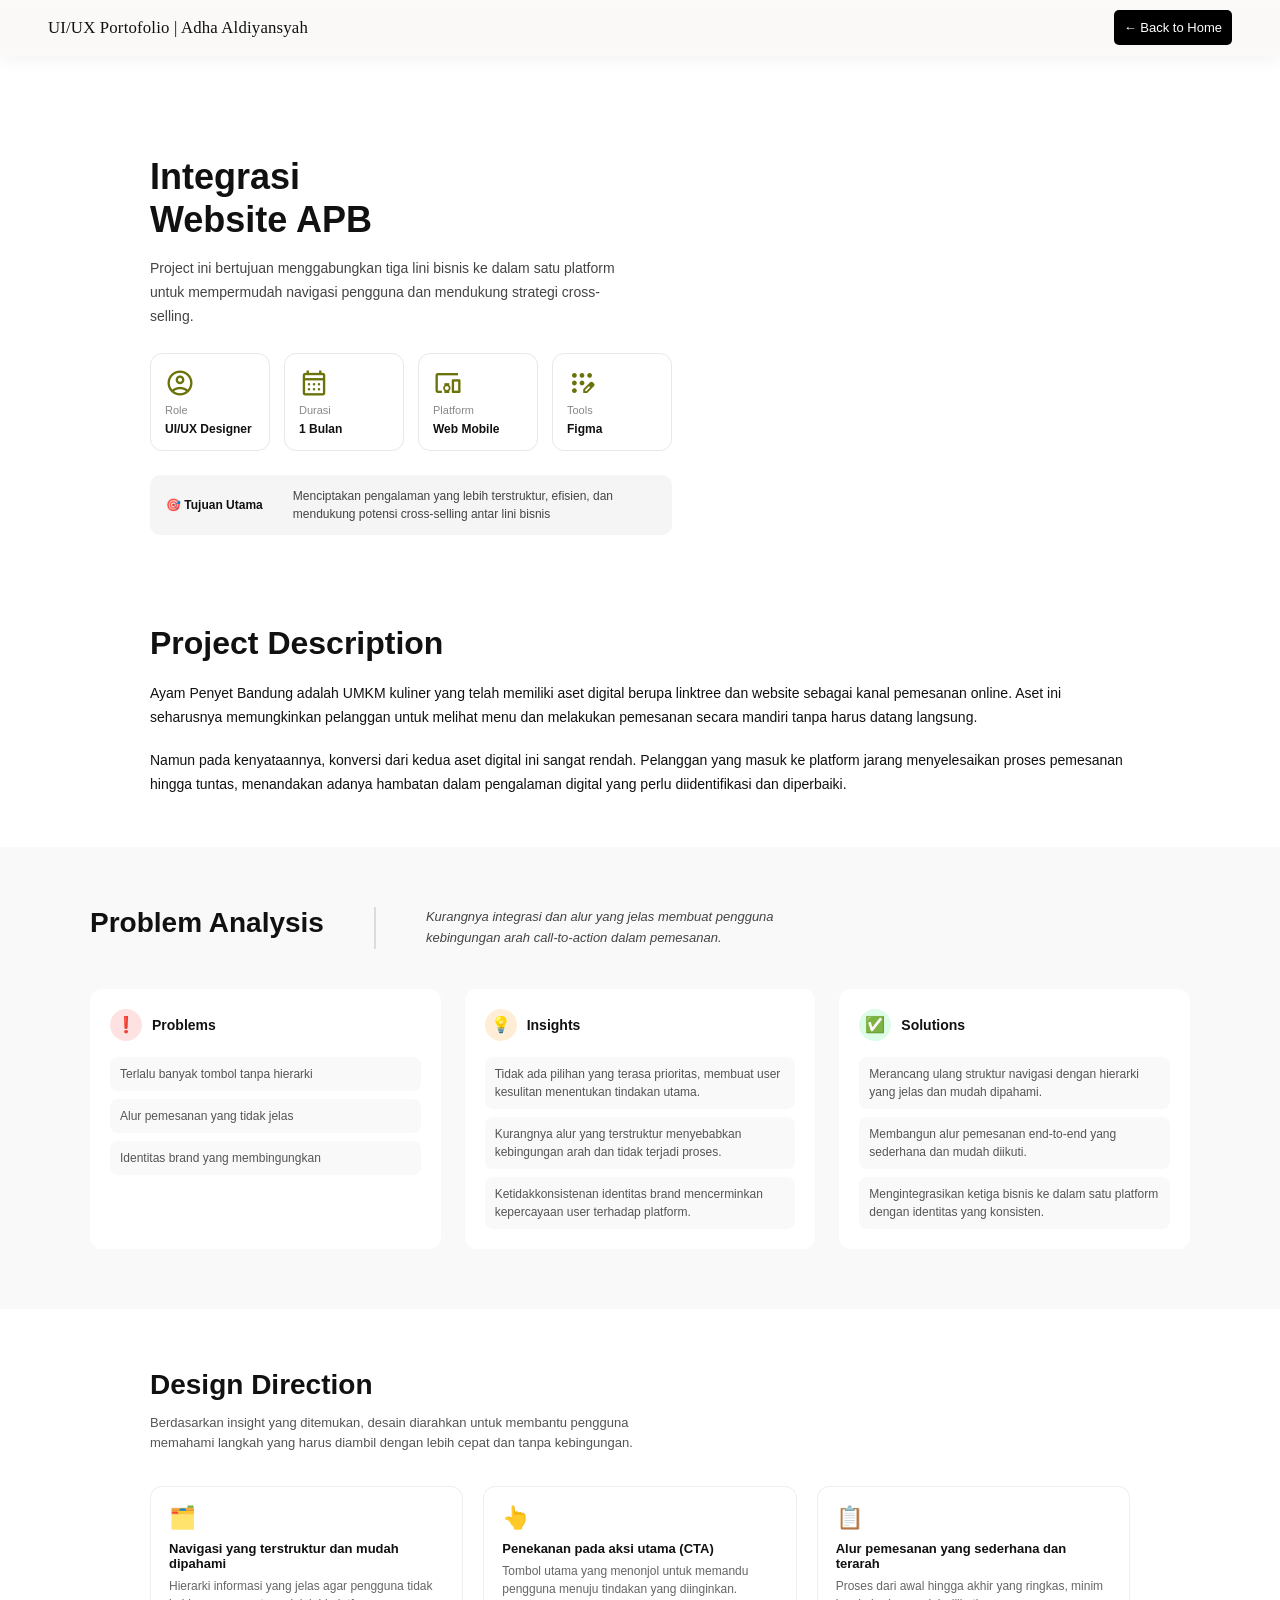
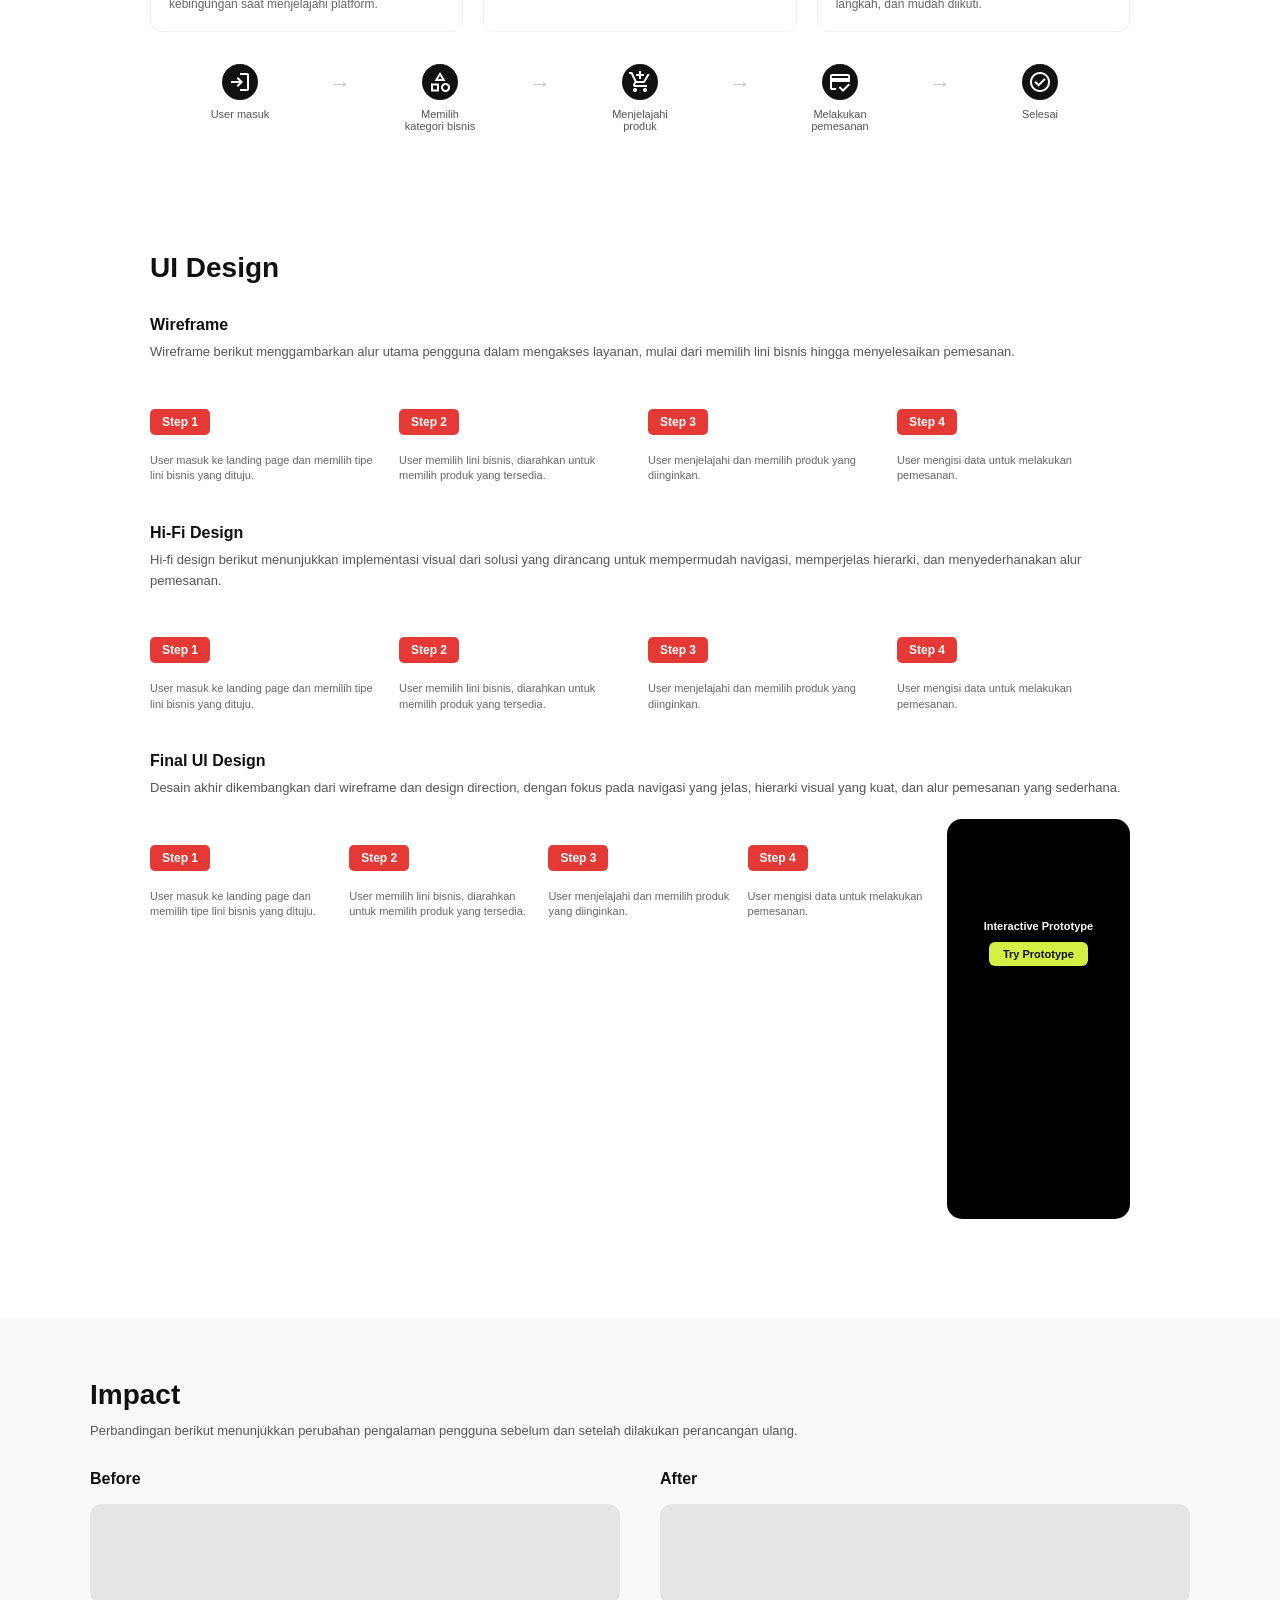
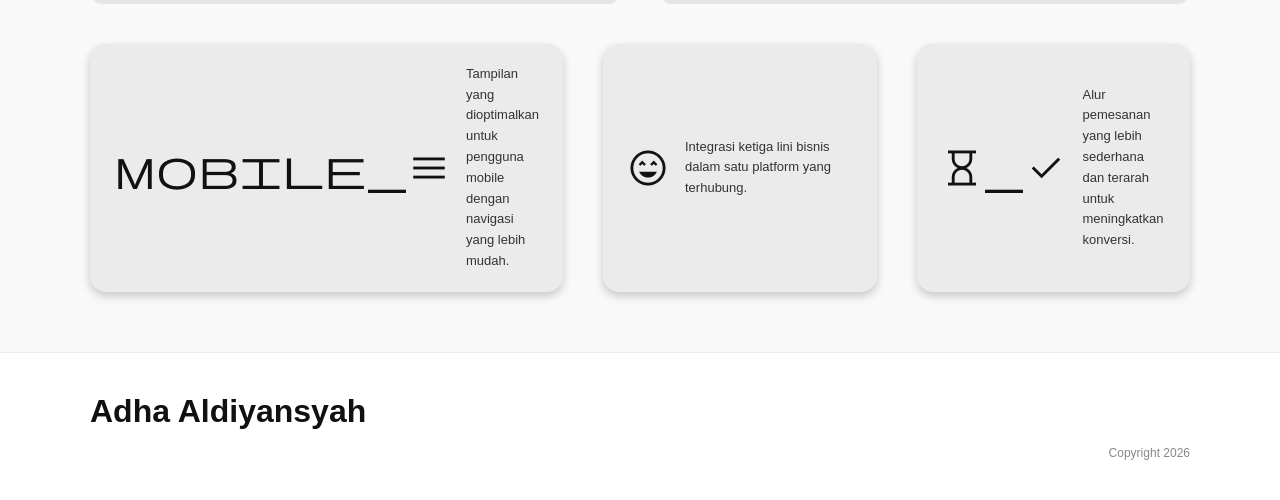
==== project.html @ 7331dcbf "Add files via upload" ====
<!doctype html>
<html lang="id">
  <head>
    <meta charset="UTF-8" />
    <meta name="viewport" content="width=device-width, initial-scale=1.0" />
    <title>Integrasi Website APB</title>
    <link rel="stylesheet" href="project-style.css" />
    <link
      rel="stylesheet"
      href="https://fonts.googleapis.com/css2?family=Material+Symbols+Outlined"
    />
  </head>
  <body>
    <!-- NAV -->
    <nav>
      <div class="logo">UI/UX Portofolio | Adha Aldiyansyah</div>
      <div class="nav-right"><a href="/index2.html">← Back to Home</a></div>
    </nav>

    <!-- HERO -->
    <div style="max-width: 1100px; margin: 0 auto">
      <div class="hero reveal">
        <div class="hero-left">
          <h1>Integrasi<br />Website APB</h1>
          <p>
            Project ini bertujuan menggabungkan tiga lini bisnis ke dalam satu
            platform untuk mempermudah navigasi pengguna dan mendukung strategi
            cross-selling.
          </p>
          <div class="tags">
            <div class="tag">
              <span class="material-symbols-outlined">account_circle</span
              ><span>Role</span><span>UI/UX Designer</span>
            </div>
            <div class="tag">
              <span class="material-symbols-outlined">calendar_month</span
              ><span>Durasi</span><span>1 Bulan</span>
            </div>
            <div class="tag">
              <span class="material-symbols-outlined">devices_other</span
              ><span>Platform</span><span>Web Mobile</span>
            </div>
            <div class="tag">
              <span class="material-symbols-outlined">app_registration</span
              ><span>Tools</span><span>Figma</span>
            </div>
          </div>
          <div class="tujuan">
            <span class="label">🎯 Tujuan Utama</span>
            <p>
              Menciptakan pengalaman yang lebih terstruktur, efisien, dan
              mendukung potensi cross-selling antar lini bisnis
            </p>
          </div>
        </div>
        <div class="hero-right">
          <div>
            <img src="/assets/mockup/1.png" alt="" />
          </div>
        </div>
      </div>
    </div>

    <div class="project-description reveal">
      <div>
        <h1>Project Description</h1>
      </div>
      <div>
        <p>
          Ayam Penyet Bandung adalah UMKM kuliner yang telah memiliki aset
          digital berupa linktree dan website sebagai kanal pemesanan online.
          Aset ini seharusnya memungkinkan pelanggan untuk melihat menu dan
          melakukan pemesanan secara mandiri tanpa harus datang langsung.
        </p>
        <p>
          Namun pada kenyataannya, konversi dari kedua aset digital ini sangat
          rendah. Pelanggan yang masuk ke platform jarang menyelesaikan proses
          pemesanan hingga tuntas, menandakan adanya hambatan dalam pengalaman
          digital yang perlu diidentifikasi dan diperbaiki.
        </p>
      </div>
    </div>

    <!-- PROBLEM ANALYSIS -->
    <div class="problem-section reveal">
      <div class="problem-inner">
        <div class="problem-header">
          <h2 class="section-title">Problem Analysis</h2>
          <p class="problem-quote">
            Kurangnya integrasi dan alur yang jelas membuat pengguna kebingungan
            arah call-to-action dalam pemesanan.
          </p>
        </div>
        <div class="problem-grid">
          <div class="problem-card">
            <div class="card-header">
              <div class="card-icon icon-red">❗</div>
              <h3>Problems</h3>
            </div>
            <ul>
              <li>Terlalu banyak tombol tanpa hierarki</li>
              <li>Alur pemesanan yang tidak jelas</li>
              <li>Identitas brand yang membingungkan</li>
            </ul>
          </div>
          <div class="problem-card">
            <div class="card-header">
              <div class="card-icon icon-orange">💡</div>
              <h3>Insights</h3>
            </div>
            <ul>
              <li>
                Tidak ada pilihan yang terasa prioritas, membuat user kesulitan
                menentukan tindakan utama.
              </li>
              <li>
                Kurangnya alur yang terstruktur menyebabkan kebingungan arah dan
                tidak terjadi proses.
              </li>
              <li>
                Ketidakkonsistenan identitas brand mencerminkan kepercayaan user
                terhadap platform.
              </li>
            </ul>
          </div>
          <div class="problem-card">
            <div class="card-header">
              <div class="card-icon icon-green">✅</div>
              <h3>Solutions</h3>
            </div>
            <ul>
              <li>
                Merancang ulang struktur navigasi dengan hierarki yang jelas dan
                mudah dipahami.
              </li>
              <li>
                Membangun alur pemesanan end-to-end yang sederhana dan mudah
                diikuti.
              </li>
              <li>
                Mengintegrasikan ketiga bisnis ke dalam satu platform dengan
                identitas yang konsisten.
              </li>
            </ul>
          </div>
        </div>
      </div>
    </div>

    <!-- DESIGN DIRECTION -->
    <section class="reveal">
      <h2 class="section-title">Design Direction</h2>
      <p class="section-subtitle">
        Berdasarkan insight yang ditemukan, desain diarahkan untuk membantu
        pengguna memahami langkah yang harus diambil dengan lebih cepat dan
        tanpa kebingungan.
      </p>
      <div class="direction-cards">
        <div class="dir-card">
          <div class="dir-icon">🗂️</div>
          <h4>Navigasi yang terstruktur dan mudah dipahami</h4>
          <p>
            Hierarki informasi yang jelas agar pengguna tidak kebingungan saat
            menjelajahi platform.
          </p>
        </div>
        <div class="dir-card">
          <div class="dir-icon">👆</div>
          <h4>Penekanan pada aksi utama (CTA)</h4>
          <p>
            Tombol utama yang menonjol untuk memandu pengguna menuju tindakan
            yang diinginkan.
          </p>
        </div>
        <div class="dir-card">
          <div class="dir-icon">📋</div>
          <h4>Alur pemesanan yang sederhana dan terarah</h4>
          <p>
            Proses dari awal hingga akhir yang ringkas, minim langkah, dan mudah
            diikuti.
          </p>
        </div>
      </div>
      <div class="flow">
        <div class="flow-step">
          <div class="flow-dot">
            <span class="material-symbols-outlined">login</span>
          </div>
          <div class="flow-label">User masuk</div>
        </div>
        <div class="flow-arrow">→</div>
        <div class="flow-step">
          <div class="flow-dot">
            <span class="material-symbols-outlined">category</span>
          </div>
          <div class="flow-label">Memilih kategori bisnis</div>
        </div>
        <div class="flow-arrow">→</div>
        <div class="flow-step">
          <div class="flow-dot">
            <span class="material-symbols-outlined">add_shopping_cart</span>
          </div>
          <div class="flow-label">Menjelajahi produk</div>
        </div>
        <div class="flow-arrow">→</div>
        <div class="flow-step">
          <div class="flow-dot">
            <span class="material-symbols-outlined">credit_score</span>
          </div>
          <div class="flow-label">Melakukan pemesanan</div>
        </div>
        <div class="flow-arrow">→</div>
        <div class="flow-step">
          <div class="flow-dot">
            <span class="material-symbols-outlined">check_circle</span>
          </div>
          <div class="flow-label">Selesai</div>
        </div>
      </div>
    </section>

    <!-- UI DESIGN -->
    <section class="ui-section reveal" style="background: #fff">
      <h2>UI Design</h2>

      <div class="ui-sub">Wireframe</div>
      <p class="ui-desc">
        Wireframe berikut menggambarkan alur utama pengguna dalam mengakses
        layanan, mulai dari memilih lini bisnis hingga menyelesaikan pemesanan.
      </p>
      <div class="mockup-grid">
        <div class="mockup-card">
          <div class="mockup-img">
            <img src="/assets/Design/Wireframe/Halaman Utama.png" alt="" />
          </div>
          <div class="mockup-label">Step 1</div>
          <div class="mockup-desc">
            User masuk ke landing page dan memilih tipe lini bisnis yang dituju.
          </div>
        </div>
        <div class="mockup-card">
          <div class="mockup-img">
            <img
              src="/assets/Design/Wireframe/Halaman Ayam Penyet Bandung.png"
              alt=""
            />
          </div>
          <div class="mockup-label">Step 2</div>
          <div class="mockup-desc">
            User memilih lini bisnis, diarahkan untuk memilih produk yang
            tersedia.
          </div>
        </div>
        <div class="mockup-card">
          <div class="mockup-img">
            <img src="/assets/Design/Wireframe/Halaman Menu.png" alt="" />
          </div>
          <div class="mockup-label">Step 3</div>
          <div class="mockup-desc">
            User menjelajahi dan memilih produk yang diinginkan.
          </div>
        </div>
        <div class="mockup-card">
          <div class="mockup-img">
            <img src="/assets/Design/Wireframe/Halaman Pemesanan.png" alt="" />
          </div>
          <div class="mockup-label">Step 4</div>
          <div class="mockup-desc">
            User mengisi data untuk melakukan pemesanan.
          </div>
        </div>
      </div>

      <div class="ui-sub">Hi-Fi Design</div>
      <p class="ui-desc">
        Hi-fi design berikut menunjukkan implementasi visual dari solusi yang
        dirancang untuk mempermudah navigasi, memperjelas hierarki, dan
        menyederhanakan alur pemesanan.
      </p>
      <div class="mockup-grid">
        <div class="mockup-card">
          <div class="mockup-img">
            <img src="/assets/Design/HI-FI/HI-FI - Halaman Utama.png" alt="" />
          </div>
          <div class="mockup-label">Step 1</div>
          <div class="mockup-desc">
            User masuk ke landing page dan memilih tipe lini bisnis yang dituju.
          </div>
        </div>
        <div class="mockup-card">
          <div class="mockup-img">
            <img
              src="/assets/Design/HI-FI/HI-FI - Halaman Ayam Penyet Bandung.png"
              alt=""
            />
          </div>
          <div class="mockup-label">Step 2</div>
          <div class="mockup-desc">
            User memilih lini bisnis, diarahkan untuk memilih produk yang
            tersedia.
          </div>
        </div>
        <div class="mockup-card">
          <div class="mockup-img">
            <img src="/assets/Design/HI-FI/HI-FI - Halaman Menu.png" alt="" />
          </div>
          <div class="mockup-label">Step 3</div>
          <div class="mockup-desc">
            User menjelajahi dan memilih produk yang diinginkan.
          </div>
        </div>
        <div class="mockup-card">
          <div class="mockup-img">
            <img
              src="/assets/Design/HI-FI/HI-FI - Halaman Pemesanan.png"
              alt=""
            />
          </div>
          <div class="mockup-label">Step 4</div>
          <div class="mockup-desc">
            User mengisi data untuk melakukan pemesanan.
          </div>
        </div>
      </div>

      <div class="ui-sub">Final UI Design</div>
      <p class="ui-desc">
        Desain akhir dikembangkan dari wireframe dan design direction, dengan
        fokus pada navigasi yang jelas, hierarki visual yang kuat, dan alur
        pemesanan yang sederhana.
      </p>
      <div class="mockup-grid" style="grid-template-columns: repeat(5, 1fr)">
        <div class="mockup-card">
          <div class="mockup-img">
            <img
              src="/assets/Design/Final UI/Final UI - Halaman Utama.png"
              alt=""
            />
          </div>
          <div class="mockup-label">Step 1</div>
          <div class="mockup-desc">
            User masuk ke landing page dan memilih tipe lini bisnis yang dituju.
          </div>
        </div>
        <div class="mockup-card">
          <div class="mockup-img">
            <img
              src="/assets/Design/Final UI/Final UI - Halaman Ayam Penyet Bandung.png"
              alt=""
            />
          </div>
          <div class="mockup-label">Step 2</div>
          <div class="mockup-desc">
            User memilih lini bisnis, diarahkan untuk memilih produk yang
            tersedia.
          </div>
        </div>
        <div class="mockup-card">
          <div class="mockup-img">
            <img
              src="/assets/Design/Final UI/Final UI - Halaman Menu.png"
              alt=""
            />
          </div>
          <div class="mockup-label">Step 3</div>
          <div class="mockup-desc">
            User menjelajahi dan memilih produk yang diinginkan.
          </div>
        </div>
        <div class="mockup-card">
          <div class="mockup-img">
            <img
              src="/assets/Design/Final UI/Final UI - Halaman Pemesanan.png"
              alt=""
            />
          </div>
          <div class="mockup-label">Step 4</div>
          <div class="mockup-desc">
            User mengisi data untuk melakukan pemesanan.
          </div>
        </div>
        <div class="mockup-card mockvid">
          <div class="mockup-video">
            <video
              autoplay
              muted
              loop
              playsinline
              src="/assets/Design/Prototype APB.mp4"
            ></video>
            <div class="viddesc">
              <div style="font-size: 11px; font-weight: 700; color: white">
                Interactive Prototype
              </div>
              <a
                href="https://www.figma.com/proto/MU5cpyb8DHy5WZRmmXUbeI/Design-APB---Tim-11?node-id=153-52&t=Cnn8fXvtw1LhPZr1-1"
                target="_blank"
                style="
                  background: #d4f044;
                  color: #111;
                  padding: 6px 14px;
                  border-radius: 6px;
                  text-decoration: none;
                  font-size: 11px;
                  font-weight: 700;
                "
                >Try Prototype</a
              >
            </div>
          </div>
        </div>
      </div>
    </section>

    <!-- IMPACT -->
    <div class="impact-section reveal">
      <div class="impact-inner">
        <h2 class="section-title">Impact</h2>
        <p>
          Perbandingan berikut menunjukkan perubahan pengalaman pengguna sebelum
          dan setelah dilakukan perancangan ulang.
        </p>
        <div class="before-after">
          <div class="ba-card">
            <h4>Before</h4>
            <div class="ba-img">
              <img src="/assets/Design/Before - Linktree.jpg" alt="" />
              <img src="/assets/Design/Before - Linktree2.jpg" alt="" />
            </div>
          </div>
          <div class="ba-card">
            <h4>After</h4>
            <div class="ba-img">
              <img
                src="/assets/Design/Final UI/Final UI - Halaman Utama.png"
                alt=""
              /><img
                src="/assets/Design/Final UI/Final UI - Halaman Ayam Penyet Bandung.png"
                alt=""
              />
            </div>
          </div>
        </div>
        <div class="metrics">
          <div class="metric">
            <span class="metric-icon"
              ><span class="material-symbols-outlined">mobile_menu</span></span
            >
            <p>
              Tampilan yang dioptimalkan untuk pengguna mobile dengan navigasi
              yang lebih mudah.
            </p>
          </div>
          <div class="metric">
            <span class="metric-icon"
              ><span class="material-symbols-outlined"
                >sentiment_very_satisfied</span
              ></span
            >
            <p>
              Integrasi ketiga lini bisnis dalam satu platform yang terhubung.
            </p>
          </div>
          <div class="metric">
            <span class="metric-icon"
              ><span class="material-symbols-outlined"
                >hourglass_check</span
              ></span
            >
            <p>
              Alur pemesanan yang lebih sederhana dan terarah untuk meningkatkan
              konversi.
            </p>
          </div>
        </div>
      </div>
    </div>

    <!-- FOOTER -->
    <footer>
      <div class="footer-inner">
        <div class="footer-left">
          <h2>Adha Aldiyansyah</h2>
          <div class="footer-icons">
            <a href="mailto:adha222003@gmail.com" title="Email"
              ><img src="/assets/Gmail white.png" alt=""
            /></a>
            <a
              href="https://www.linkedin.com/in/adhaldiyansyah/"
              target="_blank"
              title="LinkedIn"
              ><img src="/assets/linkedin white.png" alt=""
            /></a>
            <a
              href="https://www.instagram.com/adhaldiyansyah/"
              target="_blank"
              title="Instagram"
              ><img src="/assets/instagram white.png" alt=""
            /></a>
          </div>
        </div>
        <div class="footer-right">Copyright 2026</div>
      </div>
    </footer>

    <script>
      // =========================
      // REVEAL ANIMATION
      // =========================

      const reveals = document.querySelectorAll(".reveal");

      function revealOnScroll() {
        const triggerBottom = window.innerHeight * 0.88;

        reveals.forEach((el, index) => {
          const top = el.getBoundingClientRect().top;

          if (top < triggerBottom) {
            setTimeout(() => {
              el.classList.add("active");
            }, index * 80);
          }
        });
      }

      window.addEventListener("scroll", revealOnScroll);

      revealOnScroll();

      // =========================
      // NAV SCROLL EFFECT
      // =========================

      const nav = document.querySelector("nav");

      window.addEventListener("scroll", () => {
        if (window.scrollY > 30) {
          nav.classList.add("nav-scrolled");
        } else {
          nav.classList.remove("nav-scrolled");
        }
      });

      // =========================
      // PAGE LOAD
      // =========================

      window.addEventListener("load", () => {
        document.body.classList.add("loaded");
      });
    </script>
  </body>
</html>
---- project-style.css ----
* {
  margin: 0;
  padding: 0;
  box-sizing: border-box;
}
body {
  font-family: "Google Sans Flex", sans-serif;
  color: #111;
  background: #fff;
}
/* PAGE LOAD */
body {
  animation: pageFade 0.8s ease;
}

@keyframes pageFade {
  from {
    opacity: 0;

    transform: translateY(10px);
  }

  to {
    opacity: 1;

    transform: translateY(0);
  }
}

/* REVEAL */
.reveal {
  opacity: 0;

  transform: translateY(40px);

  transition:
    opacity 0.8s ease,
    transform 0.8s ease;
}

.reveal.active {
  opacity: 1;

  transform: translateY(0);
}
/* NAV */
nav {
  position: fixed;
  top: 0;
  width: 100%;
  z-index: 200;

  display: flex;
  justify-content: space-between;
  align-items: center;

  padding: 0 3rem;
  height: 56px;

  /* Glass Effect */
  background: rgba(247, 246, 243, 0.65);

  backdrop-filter: blur(16px);
  -webkit-backdrop-filter: blur(16px);

  border-bottom: 1px solid rgba(255, 255, 255, 0.3);

  box-shadow:
    0 4px 20px rgba(0, 0, 0, 0.05),
    inset 0 1px 0 rgba(255, 255, 255, 0.4);
}
nav .logo {
  font-family: "Google Sans Flex", serif;
  font-size: 1.05rem;
  color: var(--text);
  text-decoration: none;
  letter-spacing: 0.01em;
}
nav .nav-right {
  font-size: 13px;
  color: #555;
}
.nav-right {
  background-color: #000000;
  padding: 10px 10px;
  border-radius: 5px;
}
.nav-right a {
  text-decoration: none;
  color: white;
}

/* HERO */
.hero {
  display: flex;
  gap: 40px;
  padding: 60px 60px 40px;
  padding-top: 155px;
  align-items: flex-start;
  max-width: 1100px;
  margin: 0 auto;
}
.hero-left {
  flex: 1;
}
.hero-left h1 {
  font-size: 36px;
  line-height: 1.2;
  margin-bottom: 16px;
}
.hero-left p {
  font-size: 14px;
  color: #444;
  line-height: 1.7;
  margin-bottom: 24px;
  max-width: 480px;
}
.hero-right {
  flex: 1;
  display: flex;
  justify-content: flex-end;
}
.hero-right img {
  width: 100%;
  max-width: 420px;
  border-radius: 16px;
  object-fit: cover;
}

/* TAGS */
.tags {
  display: grid;
  grid-template-columns: repeat(4, 1fr);
  gap: 14px;
  margin-bottom: 24px;
}
.tag {
  display: flex;
  flex-direction: column;
  gap: 6px;
  padding: 14px 14px;
  background: #fff;
  border: 1px solid #e8e8e8;
  border-radius: 12px;
  min-width: 120px;
  transition:
    transform 0.2s ease,
    box-shadow 0.2s ease,
    border-color 0.2s ease;
}
.tag span:first-child {
  font-size: 30px;
  color: #6b7209;
}
.tag span:nth-child(2) {
  font-size: 11px;
  color: #888;
}
.tag span:last-child {
  font-size: 12px;
  font-weight: 600;
}

/* TUJUAN */
.tujuan {
  display: flex;
  align-items: center;
  gap: 10px;

  background: #f5f5f5;
  border-radius: 10px;

  padding: 12px 16px;

  max-width: 550px;
  margin-bottom: 0;
}

.tujuan .label {
  font-size: 12px;
  font-weight: 700;
  white-space: nowrap;
}

.tujuan p {
  font-size: 12px;
  color: #444;
  line-height: 1.5;

  margin: 0;
  margin-left: 20px;
}

/*project description*/
.project-description {
  padding: 50px 150px;
}

.project-description p {
  padding-top: 20px;
  font-size: 14px;
  line-height: 1.7;
}

/* SECTION COMMON */
section {
  padding: 60px 60px;
  max-width: 1100px;
  margin: 0 auto;
}
.section-title {
  font-size: 28px;
  margin-bottom: 12px;
}
.section-subtitle {
  font-size: 13px;
  color: #555;
  max-width: 500px;
  line-height: 1.6;
  margin-bottom: 32px;
}

/* PROBLEM ANALYSIS */
.problem-section {
  background: #f9f9f9;
  max-width: 100%;
  padding: 60px;
}
.problem-inner {
  max-width: 1100px;
  margin: 0 auto;
}
.problem-header {
  display: flex;
  align-items: flex-start;
  gap: 50px;
  margin-bottom: 40px;
}
.problem-header .section-title {
  margin-bottom: 0;
}
.problem-quote {
  font-size: 13px;
  color: #444;
  max-width: 400px;
  line-height: 1.6;
  font-style: italic;
  padding-left: 50px;
  border-left: 2px solid #dcdcdc;
}

.problem-grid {
  display: grid;
  grid-template-columns: repeat(3, 1fr);
  gap: 24px;
}
.problem-card {
  background: #fff;
  border-radius: 12px;
  padding: 20px;
}
.problem-card .card-header {
  display: flex;
  align-items: center;
  gap: 10px;
  margin-bottom: 16px;
}
.problem-card .card-icon {
  width: 32px;
  height: 32px;
  border-radius: 50%;
  display: flex;
  align-items: center;
  justify-content: center;
  font-size: 16px;
}
.icon-red {
  background: #fee2e2;
}
.icon-orange {
  background: #ffedd5;
}
.icon-green {
  background: #dcfce7;
}
.problem-card h3 {
  font-size: 14px;
  font-weight: 700;
}
.problem-card ul {
  list-style: none;
  display: flex;
  flex-direction: column;
  gap: 8px;
}
.problem-card ul li {
  font-size: 12px;
  color: #555;
  line-height: 1.5;
  padding: 8px 10px;
  background: #f9f9f9;
  border-radius: 8px;
}

/* DESIGN DIRECTION */
.direction-cards {
  display: grid;
  grid-template-columns: repeat(3, 1fr);
  gap: 20px;
  margin-bottom: 32px;
}
.dir-card {
  border: 1px solid #eee;
  border-radius: 12px;
  padding: 18px;
}
.dir-card .dir-icon {
  font-size: 22px;
  margin-bottom: 10px;
}
.dir-card h4 {
  font-size: 13px;
  font-weight: 700;
  margin-bottom: 6px;
}
.dir-card p {
  font-size: 12px;
  color: #666;
  line-height: 1.5;
}

.flow {
  display: grid;

  grid-template-columns:
    1fr auto
    1fr auto
    1fr auto
    1fr auto
    1fr;

  align-items: start;

  width: 100%;

  margin-top: 32px;
}
.flow-step {
  display: flex;
  flex-direction: column;
  align-items: center;

  gap: 8px;

  text-align: center;
}
.flow-dot {
  width: 36px;
  height: 36px;
  border-radius: 50%;
  background: #111;
  color: #fff;
  display: flex;
  align-items: center;
  justify-content: center;
  font-size: 11px;
  font-weight: 700;
}
.flow-label {
  font-size: 11px;
  color: #555;
  text-align: center;
  max-width: 80px;
}
.flow-arrow {
  display: flex;
  align-items: center;
  justify-content: center;

  font-size: 20px;

  color: #bbb;

  padding-top: 8px;
}

/* UI DESIGN */
.ui-section h2 {
  font-size: 28px;
  margin-bottom: 32px;
}
.ui-sub {
  font-size: 16px;
  font-weight: 700;
  margin-bottom: 8px;
}
.ui-desc {
  font-size: 13px;
  color: #555;
  margin-bottom: 20px;
  line-height: 1.6;
}

.mockup-grid {
  display: grid;
  grid-template-columns: repeat(4, 1fr);
  gap: 16px;
  margin-bottom: 40px;
}
.mockup-card {
  display: flex;
  flex-direction: column;
  gap: 8px;
}

.mockup-img img {
  width: 80%;
  height: auto;
  object-fit: cover;
}
.mockup-label {
  display: inline-block;
  background: #e53935;
  color: white;
  padding: 6px 12px;
  border-radius: 5px;
  font-size: 12px;
  font-weight: 700;
  width: fit-content;
  margin-bottom: 10px;
}
.mockup-desc {
  font-size: 11px;
  color: #666;
  line-height: 1.4;
}
.mockup-video {
  height: 500px;
  overflow: hidden;
  border-radius: 15px;
  position: relative;
}
.mockup-video video {
  width: 100%;
  height: auto;
  object-fit: cover;
  display: block;
}
.mockvid {
  background-color: black;
  border-radius: 15px;
  height: 400px;
}
.viddesc {
  padding-top: 10px;
  display: flex;
  flex-direction: column;
  align-items: center;
  gap: 10px;
}
.viddesc a {
  max-width: 105px;
}
/* IMPACT */
.impact-section {
  background: #f9f9f9;
  max-width: 100%;
  padding: 60px;
}
.impact-inner {
  max-width: 1100px;
  margin: 0 auto;
}
.impact-inner p {
  font-size: 13px;
  color: #555;
  margin-bottom: 32px;
}
.before-after {
  display: grid;
  grid-template-columns: 1fr 1fr;
  gap: 40px;
}
.ba-card h4 {
  font-size: 16px;
  font-weight: 700;
  margin-bottom: 16px;
}
.ba-img {
  background: #e5e5e5;
  border-radius: 12px;
  display: flex;
  align-items: center;
  justify-content: center;
  color: #aaa;
  font-size: 13px;
  gap: 80px;
}
.ba-img img {
  width: 150px;
  padding: 50px 0px;
}

.metrics {
  display: grid;
  grid-template-columns: 1fr 1fr 1fr;
  gap: 40px;
  margin-top: 40px;
  flex-wrap: wrap;
}
.metric {
  display: flex;
  align-items: center;
  gap: 16px;
  background-color: #ebebeb;
  border-radius: 16px;
  padding: 20px 24px;
  min-height: 90px;
  box-shadow: 0 4px 10px rgba(0, 0, 0, 0.2);
}
.metric-icon {
  display: flex;
  align-items: center;
  justify-content: center;
  flex-shrink: 0;
}

.metric-icon .material-symbols-outlined {
  font-size: 42px;
}
.metric p {
  font-size: 13px;
  color: #333;
  line-height: 1.6;
  margin: 0;
  max-width: 250px;
}

/* FOOTER */
footer {
  background: #fff;
  border-top: 1px solid #eee;
  padding: 40px 60px;
  max-width: 100%;
}
.footer-inner {
  max-width: 1100px;
  margin: 0 auto;
  display: flex;
  justify-content: space-between;
  align-items: flex-end;
}
.footer-left h2 {
  font-size: 32px;
  font-weight: 800;
  margin-bottom: 12px;
}
.footer-icons {
  display: flex;
  gap: 16px;
}
.footer-left img {
  width: 50px;
}
.footer-right {
  font-size: 12px;
  color: #888;
}

/* =========================
   TABLET
========================= */
@media (max-width: 992px) {
  nav {
    padding: 0 1.5rem;
  }

  .hero {
    flex-direction: column;

    padding: 120px 2rem 3rem;

    gap: 3rem;
  }

  .hero-right {
    justify-content: center;
  }

  .hero-right img {
    max-width: 320px;
  }

  .project-description {
    padding: 3rem 2rem;
  }

  .problem-grid,
  .direction-cards,
  .metrics {
    grid-template-columns: 1fr;
  }

  .before-after {
    grid-template-columns: 1fr;
  }

  .tags {
    grid-template-columns: repeat(2, 1fr);
  }

  section,
  .problem-section,
  .impact-section {
    padding: 4rem 2rem;
  }

  footer {
    padding: 3rem 2rem;
  }
}

/* =========================
   MOBILE
========================= */
@media (max-width: 768px) {
  nav {
    padding: 0 1rem;
    height: 60px;
  }

  nav .logo {
    font-size: 0.85rem;
  }

  nav .nav-right {
    font-size: 0.75rem;
  }

  .hero {
    padding: 100px 1.2rem 2rem;
    gap: 2rem;
  }

  .hero-left h1 {
    font-size: 2.5rem;
    line-height: 1.1;
  }

  .hero-left p {
    font-size: 0.9rem;
  }
  .hero-right {
    width: 100%;

    display: flex;

    justify-content: center;

    align-items: center;
  }
  .hero-right img {
    width: 100%;
    max-width: 300px;
  }

  .tags {
    grid-template-columns: 1fr 1fr;
  }

  .tag {
    min-width: auto;
  }

  .tujuan {
    flex-direction: column;
    align-items: flex-start;
    gap: 0.7rem;
  }

  .tujuan p {
    margin-left: 0;
  }

  .project-description {
    padding: 2.5rem 1.2rem;
  }

  .project-description h1 {
    font-size: 1.8rem;
  }

  .problem-header {
    flex-direction: column;

    gap: 1rem;
  }

  .problem-quote {
    padding-left: 0;
    border-left: none;
    border-top: 2px solid #ddd;
    padding-top: 1rem;
  }

  .flow {
    display: flex;
    overflow-x: auto;
    gap: 1rem;
    padding-bottom: 1rem;
  }

  .flow-arrow {
    display: none;
  }

  .flow-step {
    min-width: 90px;
  }

  .ui-section h2,
  .section-title {
    font-size: 2rem;
  }
  .mockup-grid {
    display: flex;
    overflow-x: auto;
    gap: 16px;
    scroll-snap-type: x mandatory;
    padding-bottom: 10px;
    -webkit-overflow-scrolling: touch;
    scrollbar-width: none;
  }
  .mockup-grid::-webkit-scrollbar {
    display: none;
  }
  .mockup-card {
    min-width: 75%;
    flex-shrink: 0;
    scroll-snap-align: start;
    background: #fff;
    border-radius: 18px;
    padding: 14px;
    border: 1px solid #efefef;
  }
  .mockup-img {
    width: 100%;
    display: flex;
    justify-content: center;
  }
  .mockup-img img {
    width: 100%;
    max-width: 220px;
    display: block;
  }

  .mockvid {
    min-width: 65%;
    display: flex;
    flex-direction: column;
    align-items: center;
    justify-content: center;
    padding: 16px;
    gap: 16px;
    height: auto;
  }

  .mockup-video {
    width: 100%;
    display: flex;
    justify-content: center;
    overflow: hidden;
  }

  .mockup-video video {
    width: 100%;
    max-width: 220px;
    height: auto;
    display: block;
    border-radius: 12px;
  }

  .ba-img {
    gap: 20px;

    padding: 1rem;

    flex-wrap: wrap;
  }

  .ba-img img {
    width: 110px;

    padding: 0;
  }

  .metric {
    flex-direction: column;

    text-align: center;

    align-items: center;
  }

  .metric p {
    max-width: 100%;
  }

  .footer-inner {
    flex-direction: column;

    align-items: flex-start;

    gap: 2rem;
  }

  .footer-left h2 {
    font-size: 2rem;
  }

  .footer-left img {
    width: 42px;
  }
}

/* =========================
   SMALL MOBILE
========================= */
@media (max-width: 480px) {
  .hero-left h1 {
    font-size: 2.2rem;
  }

  .tags {
    grid-template-columns: repeat(2, 1fr);
    gap: 12px;
  }
  .tag {
    padding: 12px;
  }
  .mockup-card {
    min-width: 88%;
  }

  .mockvid {
    min-width: 95%;
  }

  .section-title,
  .ui-section h2 {
    font-size: 1.7rem;
  }
}
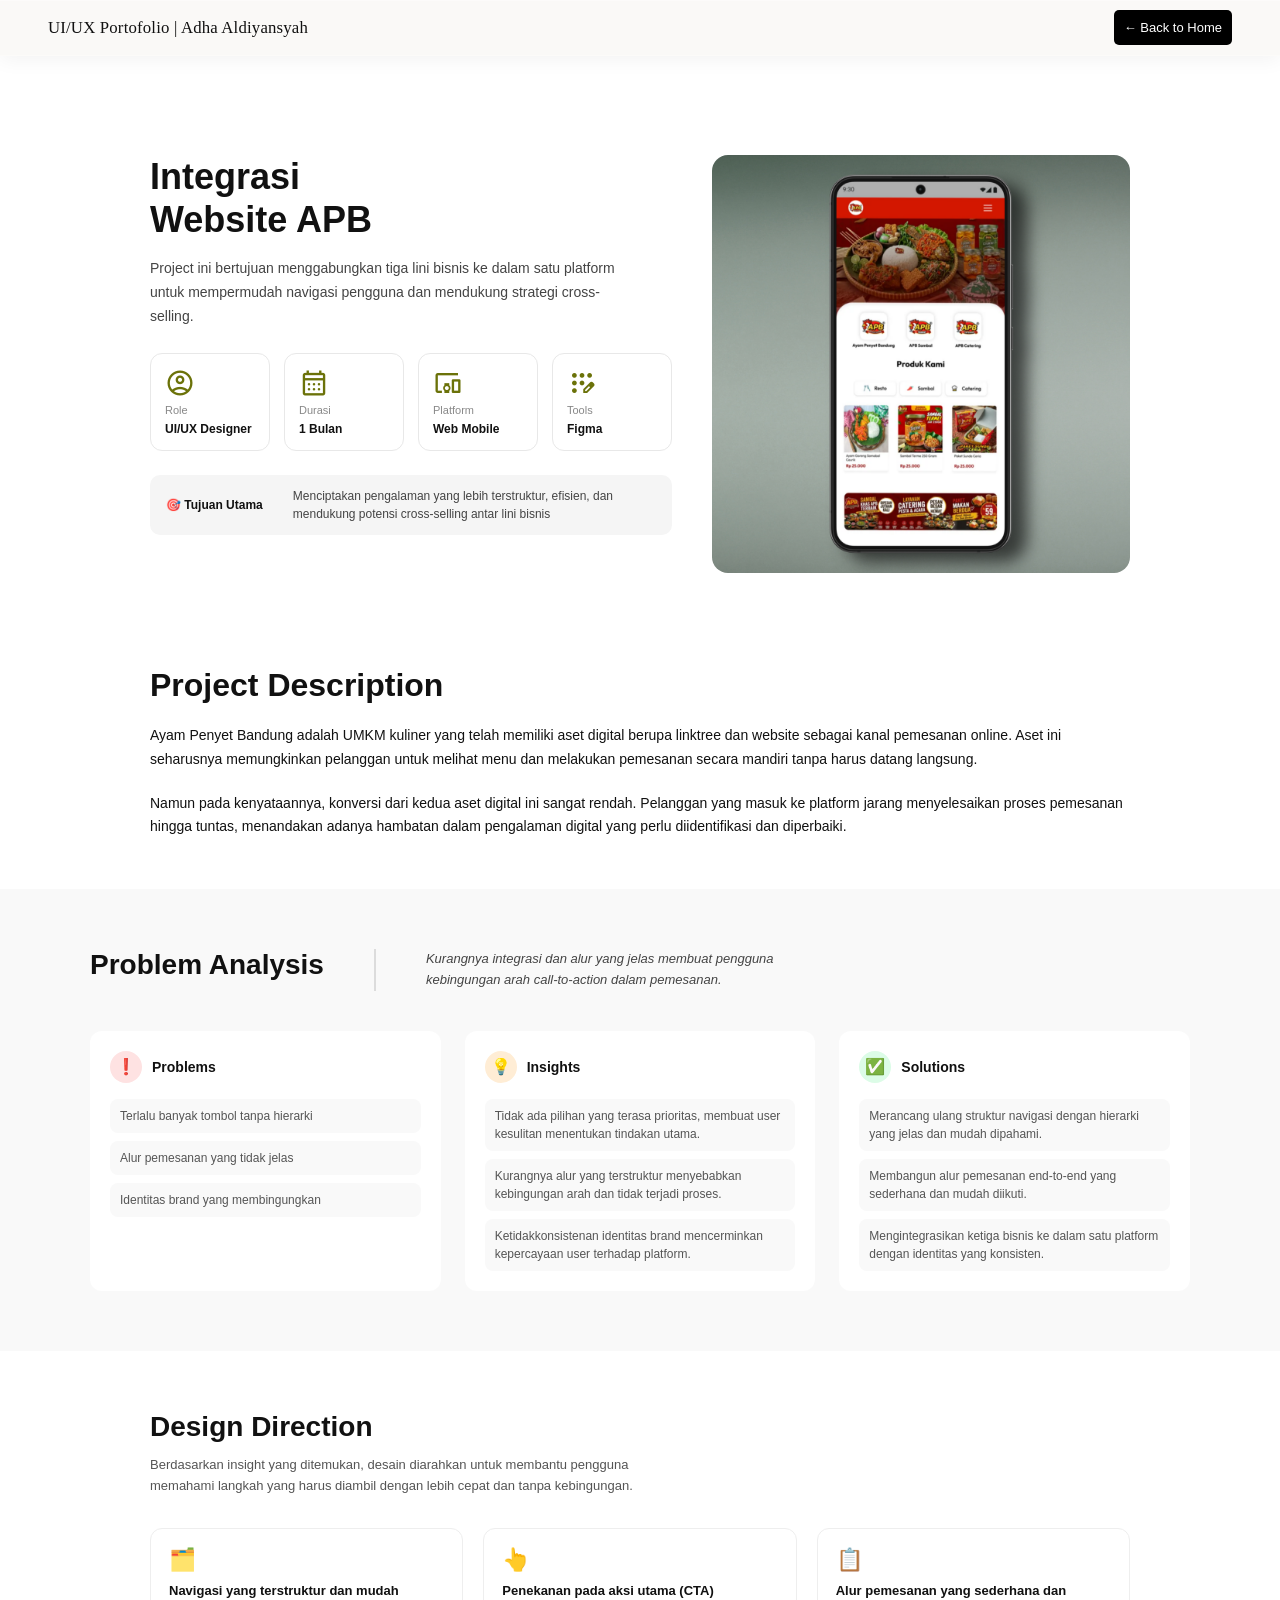
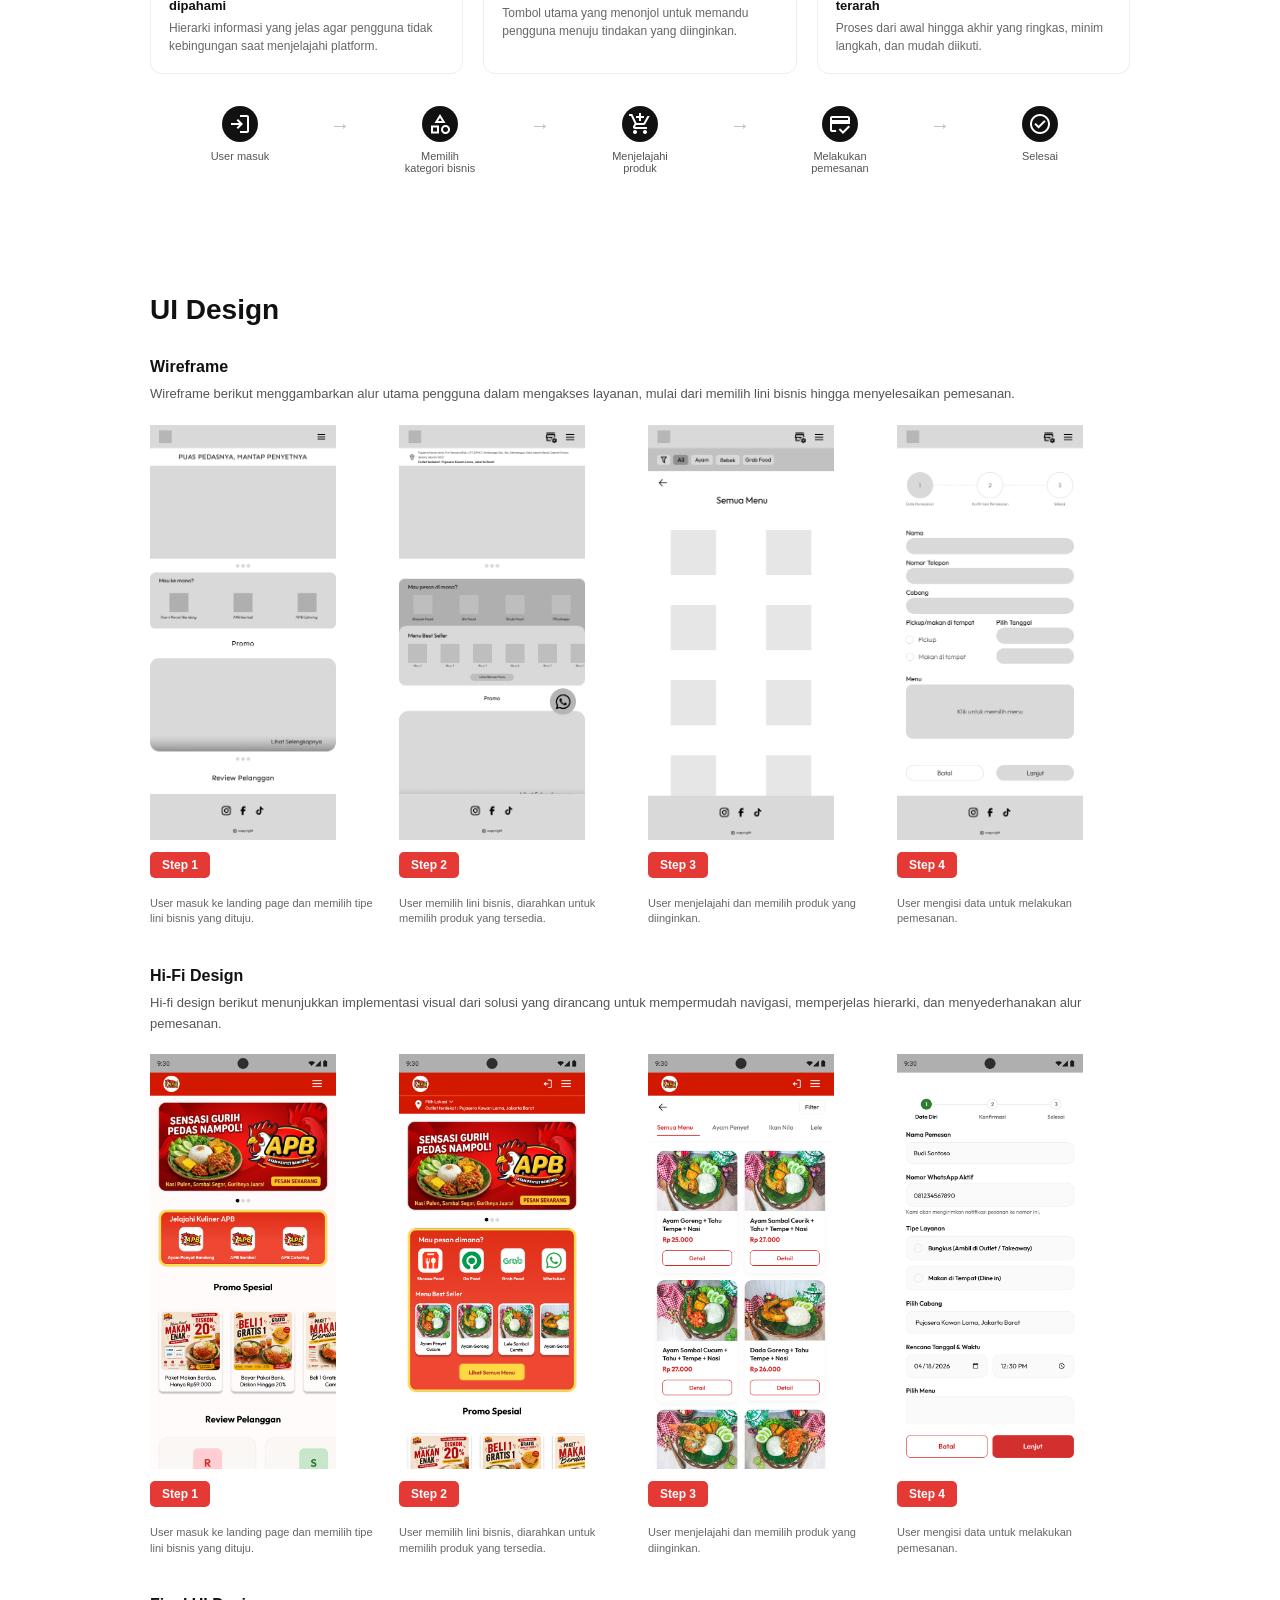
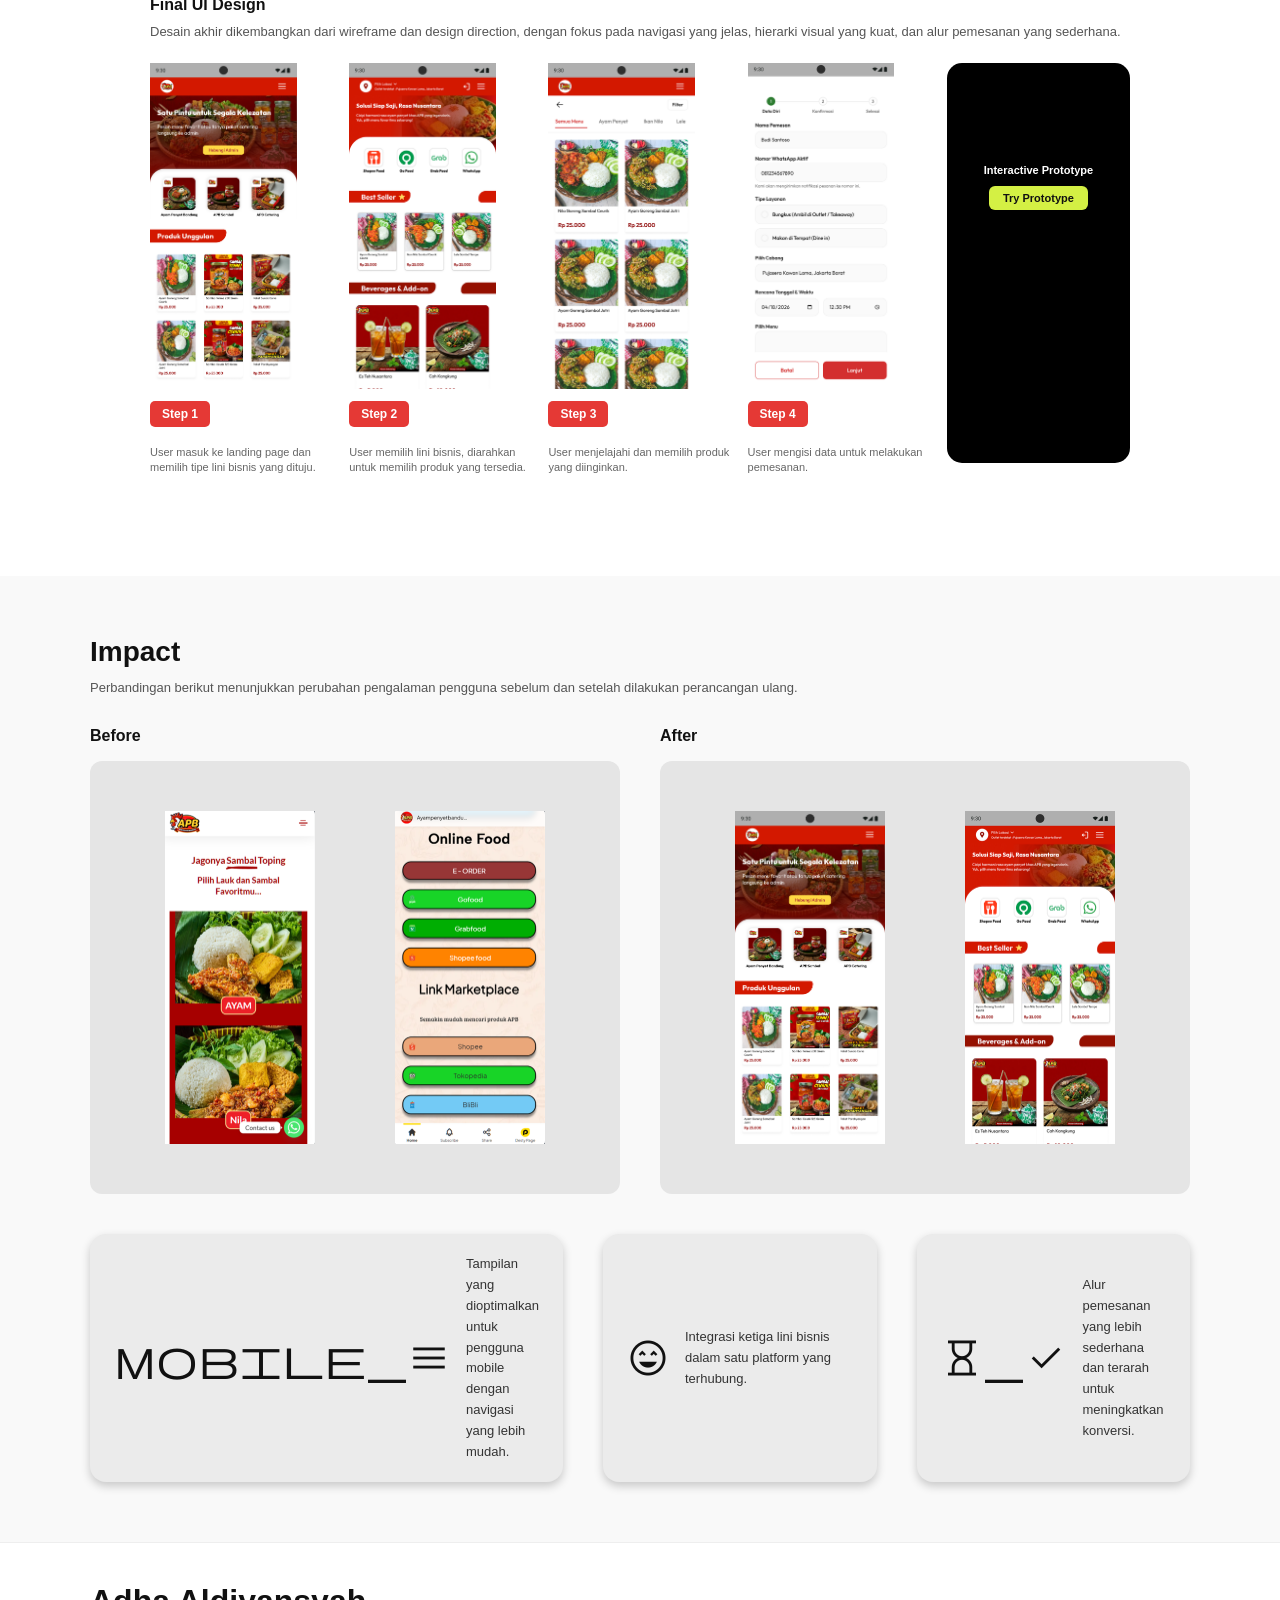
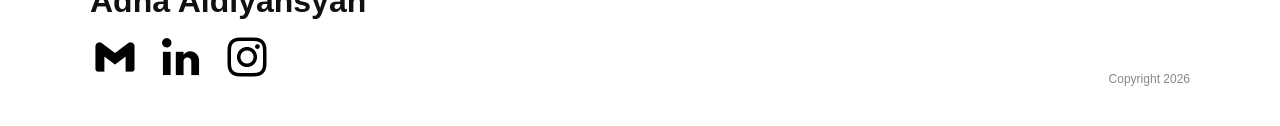
==== commit 1e93dea5: "Update project.html" ====
--- a/project.html
+++ b/project.html
@@ -7,8 +7,7 @@
     <link rel="stylesheet" href="project-style.css" />
     <link
       rel="stylesheet"
-      href="https://fonts.googleapis.com/css2?family=Material+Symbols+Outlined"
-    />
+      href="https://fonts.googleapis.com/css2?family=Material+Symbols+Outlined"/>
   </head>
   <body>
     <!-- NAV -->
@@ -55,7 +54,7 @@
         </div>
         <div class="hero-right">
           <div>
-            <img src="/assets/mockup/1.png" alt="" />
+            <img src="assets/mockup/1.png" alt="" />
           </div>
         </div>
       </div>
@@ -231,7 +230,7 @@
       <div class="mockup-grid">
         <div class="mockup-card">
           <div class="mockup-img">
-            <img src="/assets/Design/Wireframe/Halaman Utama.png" alt="" />
+            <img src="assets/Design/Wireframe/Halaman Utama.png" alt="" />
           </div>
           <div class="mockup-label">Step 1</div>
           <div class="mockup-desc">
@@ -241,7 +240,7 @@
         <div class="mockup-card">
           <div class="mockup-img">
             <img
-              src="/assets/Design/Wireframe/Halaman Ayam Penyet Bandung.png"
+              src="assets/Design/Wireframe/Halaman Ayam Penyet Bandung.png"
               alt=""
             />
           </div>
@@ -253,7 +252,7 @@
         </div>
         <div class="mockup-card">
           <div class="mockup-img">
-            <img src="/assets/Design/Wireframe/Halaman Menu.png" alt="" />
+            <img src="assets/Design/Wireframe/Halaman Menu.png" alt="" />
           </div>
           <div class="mockup-label">Step 3</div>
           <div class="mockup-desc">
@@ -262,7 +261,7 @@
         </div>
         <div class="mockup-card">
           <div class="mockup-img">
-            <img src="/assets/Design/Wireframe/Halaman Pemesanan.png" alt="" />
+            <img src="assets/Design/Wireframe/Halaman Pemesanan.png" alt="" />
           </div>
           <div class="mockup-label">Step 4</div>
           <div class="mockup-desc">
@@ -280,7 +279,7 @@
       <div class="mockup-grid">
         <div class="mockup-card">
           <div class="mockup-img">
-            <img src="/assets/Design/HI-FI/HI-FI - Halaman Utama.png" alt="" />
+            <img src="assets/Design/HI-FI/HI-FI - Halaman Utama.png" alt="" />
           </div>
           <div class="mockup-label">Step 1</div>
           <div class="mockup-desc">
@@ -290,7 +289,7 @@
         <div class="mockup-card">
           <div class="mockup-img">
             <img
-              src="/assets/Design/HI-FI/HI-FI - Halaman Ayam Penyet Bandung.png"
+              src="assets/Design/HI-FI/HI-FI - Halaman Ayam Penyet Bandung.png"
               alt=""
             />
           </div>
@@ -302,7 +301,7 @@
         </div>
         <div class="mockup-card">
           <div class="mockup-img">
-            <img src="/assets/Design/HI-FI/HI-FI - Halaman Menu.png" alt="" />
+            <img src="assets/Design/HI-FI/HI-FI - Halaman Menu.png" alt="" />
           </div>
           <div class="mockup-label">Step 3</div>
           <div class="mockup-desc">
@@ -312,7 +311,7 @@
         <div class="mockup-card">
           <div class="mockup-img">
             <img
-              src="/assets/Design/HI-FI/HI-FI - Halaman Pemesanan.png"
+              src="assets/Design/HI-FI/HI-FI - Halaman Pemesanan.png"
               alt=""
             />
           </div>
@@ -333,7 +332,7 @@
         <div class="mockup-card">
           <div class="mockup-img">
             <img
-              src="/assets/Design/Final UI/Final UI - Halaman Utama.png"
+              src="assets/Design/Final UI/Final UI - Halaman Utama.png"
               alt=""
             />
           </div>
@@ -345,7 +344,7 @@
         <div class="mockup-card">
           <div class="mockup-img">
             <img
-              src="/assets/Design/Final UI/Final UI - Halaman Ayam Penyet Bandung.png"
+              src="assets/Design/Final UI/Final UI - Halaman Ayam Penyet Bandung.png"
               alt=""
             />
           </div>
@@ -358,7 +357,7 @@
         <div class="mockup-card">
           <div class="mockup-img">
             <img
-              src="/assets/Design/Final UI/Final UI - Halaman Menu.png"
+              src="assets/Design/Final UI/Final UI - Halaman Menu.png"
               alt=""
             />
           </div>
@@ -370,7 +369,7 @@
         <div class="mockup-card">
           <div class="mockup-img">
             <img
-              src="/assets/Design/Final UI/Final UI - Halaman Pemesanan.png"
+              src="assets/Design/Final UI/Final UI - Halaman Pemesanan.png"
               alt=""
             />
           </div>
@@ -424,18 +423,18 @@
           <div class="ba-card">
             <h4>Before</h4>
             <div class="ba-img">
-              <img src="/assets/Design/Before - Linktree.jpg" alt="" />
-              <img src="/assets/Design/Before - Linktree2.jpg" alt="" />
+              <img src="assets/Design/Before - Linktree.jpg" alt="" />
+              <img src="assets/Design/Before - Linktree2.jpg" alt="" />
             </div>
           </div>
           <div class="ba-card">
             <h4>After</h4>
             <div class="ba-img">
               <img
-                src="/assets/Design/Final UI/Final UI - Halaman Utama.png"
+                src="assets/Design/Final UI/Final UI - Halaman Utama.png"
                 alt=""
               /><img
-                src="/assets/Design/Final UI/Final UI - Halaman Ayam Penyet Bandung.png"
+                src="assets/Design/Final UI/Final UI - Halaman Ayam Penyet Bandung.png"
                 alt=""
               />
             </div>
@@ -483,19 +482,19 @@
           <h2>Adha Aldiyansyah</h2>
           <div class="footer-icons">
             <a href="mailto:adha222003@gmail.com" title="Email"
-              ><img src="/assets/Gmail white.png" alt=""
+              ><img src="assets/Gmail white.png" alt=""
             /></a>
             <a
               href="https://www.linkedin.com/in/adhaldiyansyah/"
               target="_blank"
               title="LinkedIn"
-              ><img src="/assets/linkedin white.png" alt=""
+              ><img src="assets/linkedin white.png" alt=""
             /></a>
             <a
               href="https://www.instagram.com/adhaldiyansyah/"
               target="_blank"
               title="Instagram"
-              ><img src="/assets/instagram white.png" alt=""
+              ><img src="assets/instagram white.png" alt=""
             /></a>
           </div>
         </div>
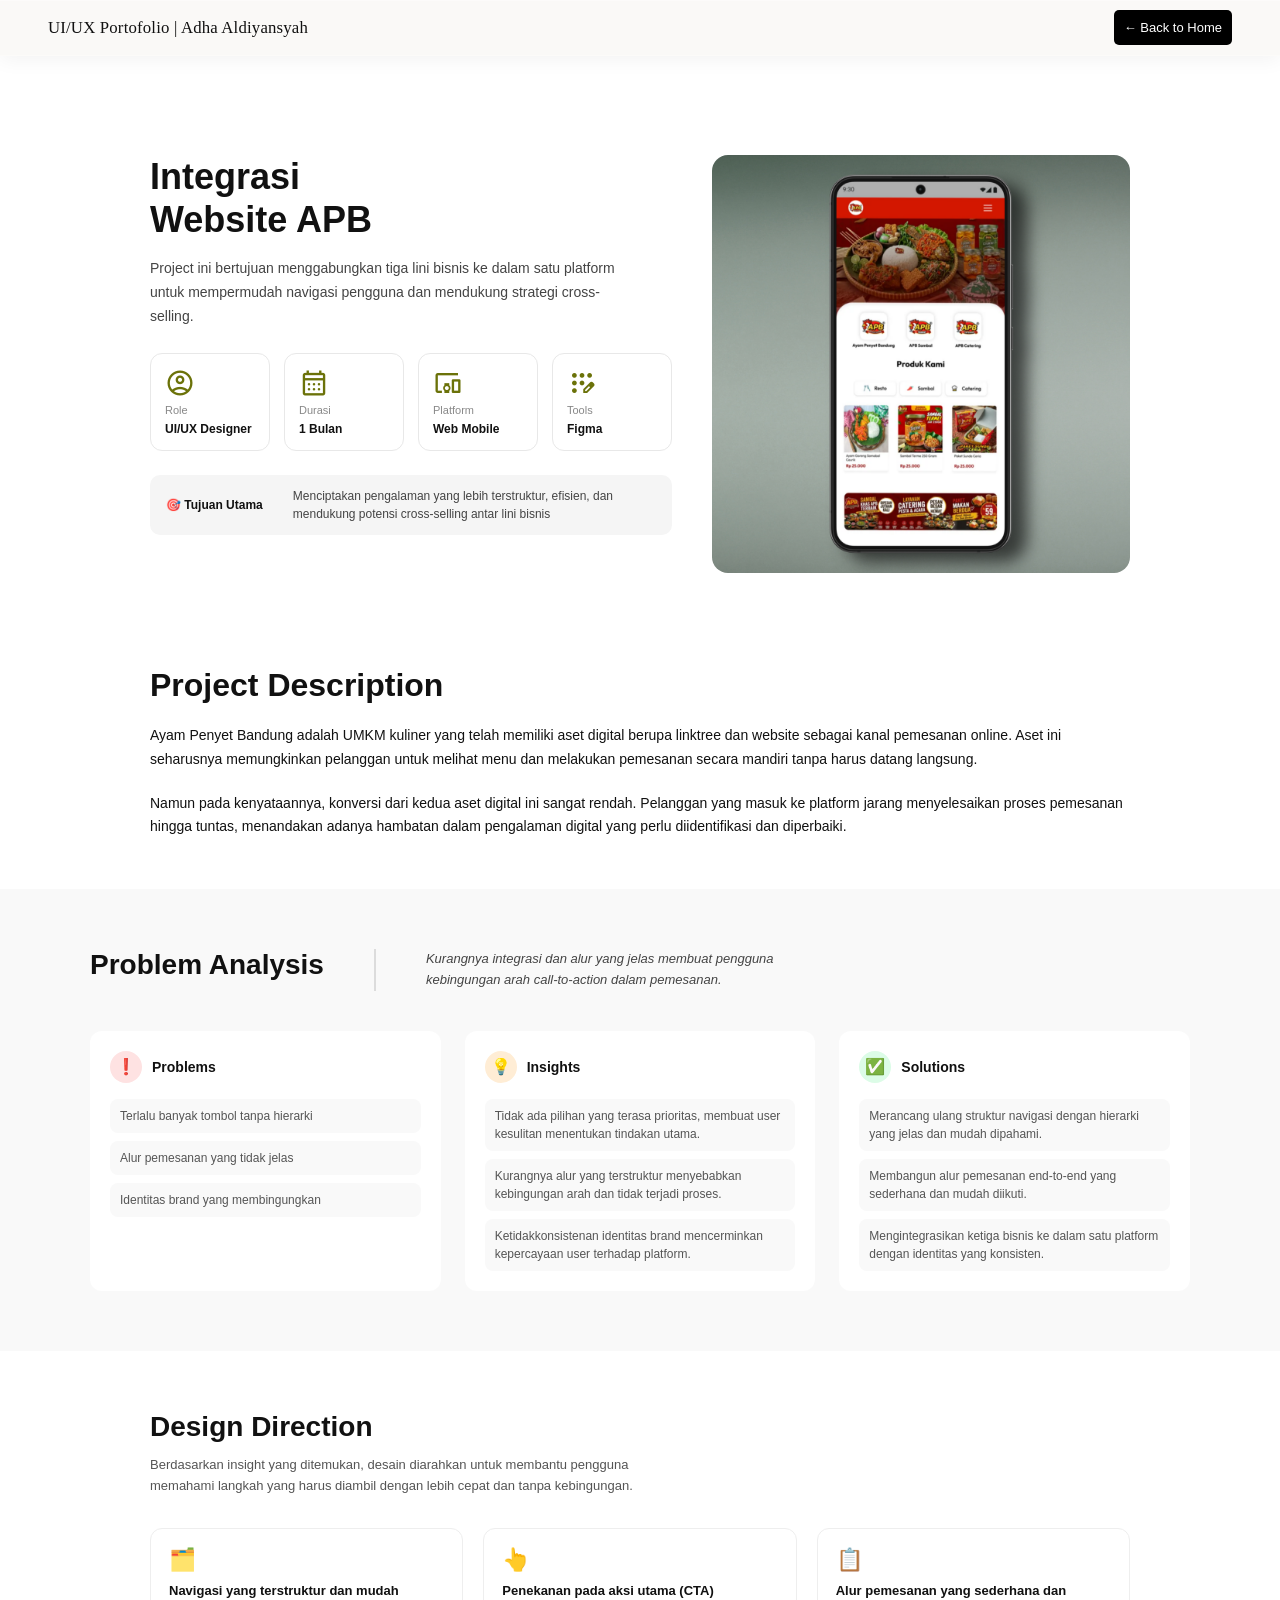
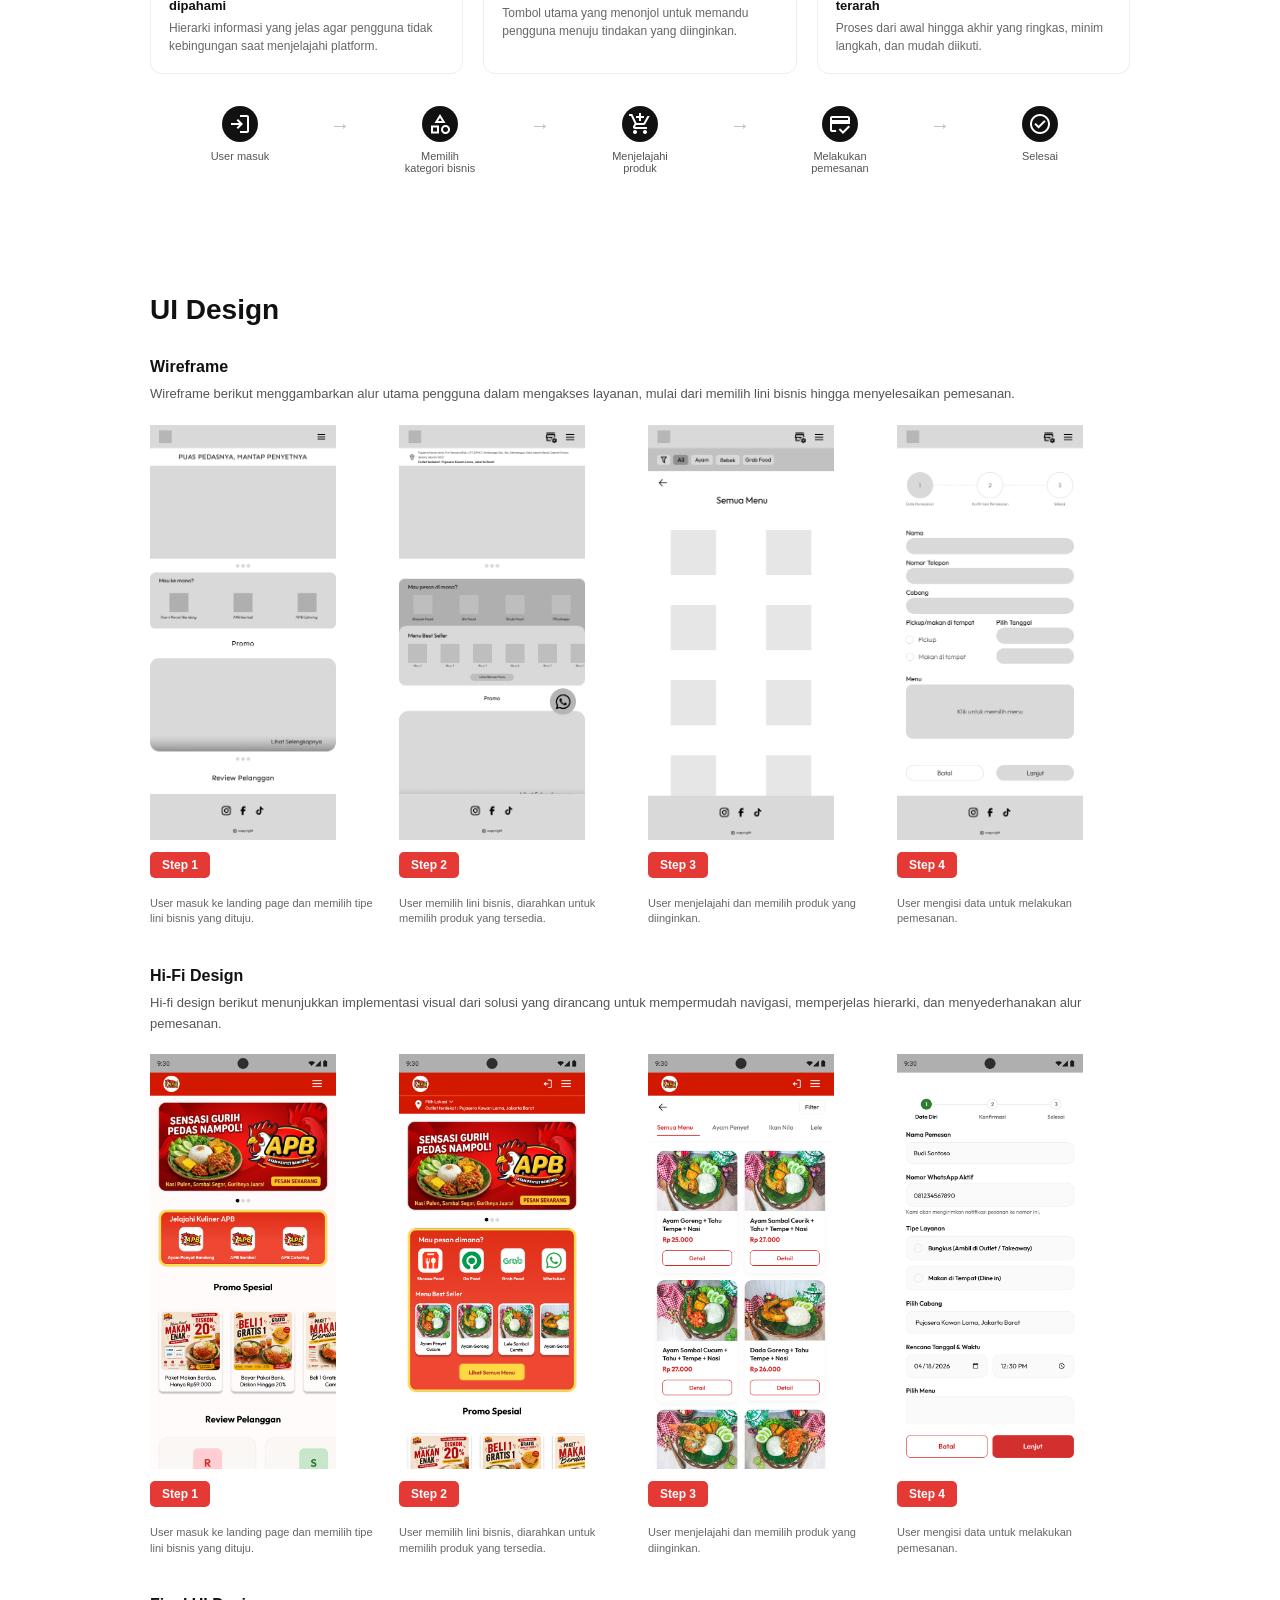
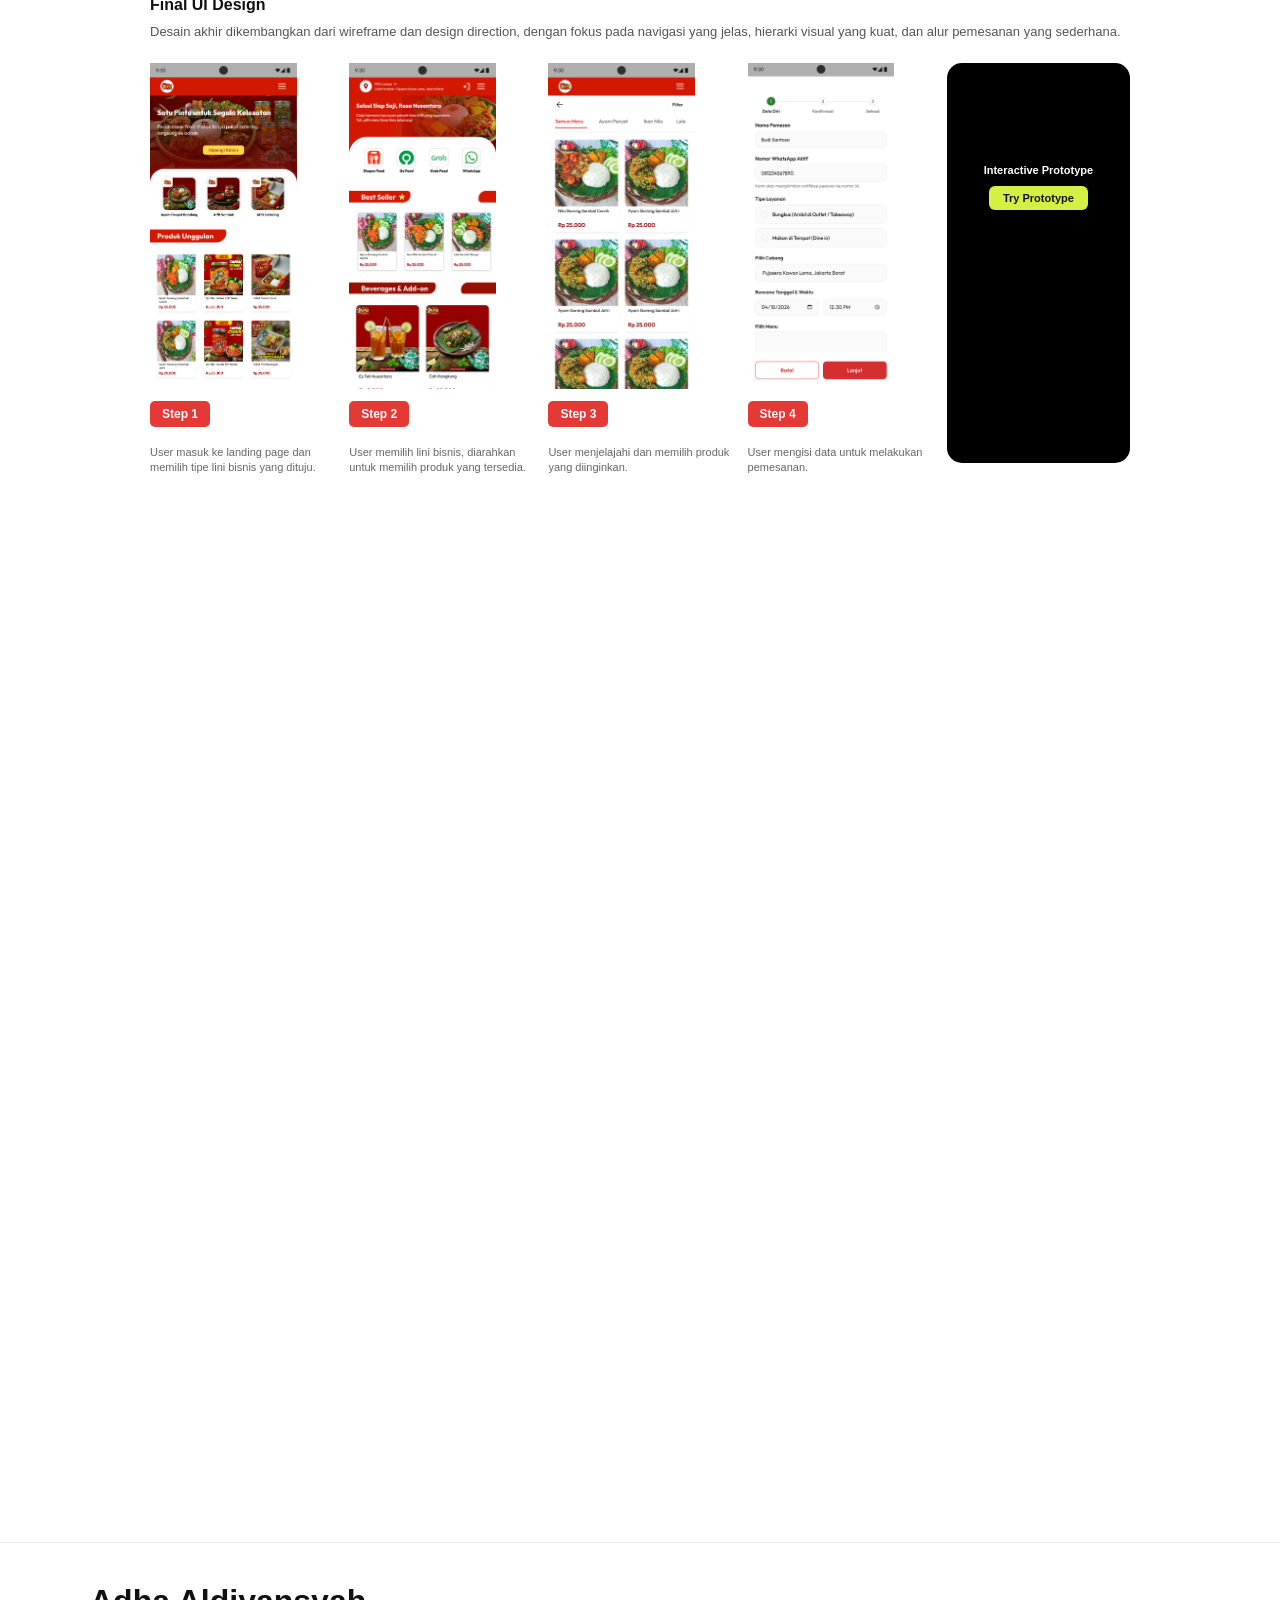
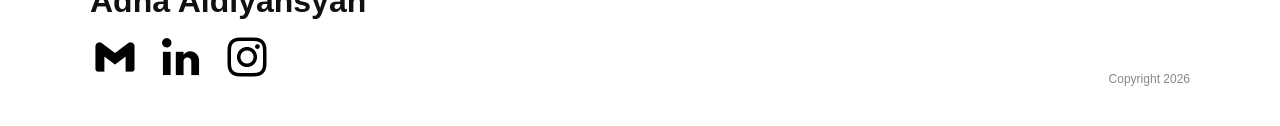
==== commit 4fc44c6f: "Update project.html" ====
--- a/project.html
+++ b/project.html
@@ -13,7 +13,7 @@
     <!-- NAV -->
     <nav>
       <div class="logo">UI/UX Portofolio | Adha Aldiyansyah</div>
-      <div class="nav-right"><a href="/index2.html">← Back to Home</a></div>
+      <div class="nav-right"><a href="index.html">← Back to Home</a></div>
     </nav>
 
     <!-- HERO -->
@@ -385,7 +385,7 @@
               muted
               loop
               playsinline
-              src="/assets/Design/Prototype APB.mp4"
+              src="assets/Design/Prototype APB.mp4"
             ></video>
             <div class="viddesc">
               <div style="font-size: 11px; font-weight: 700; color: white">
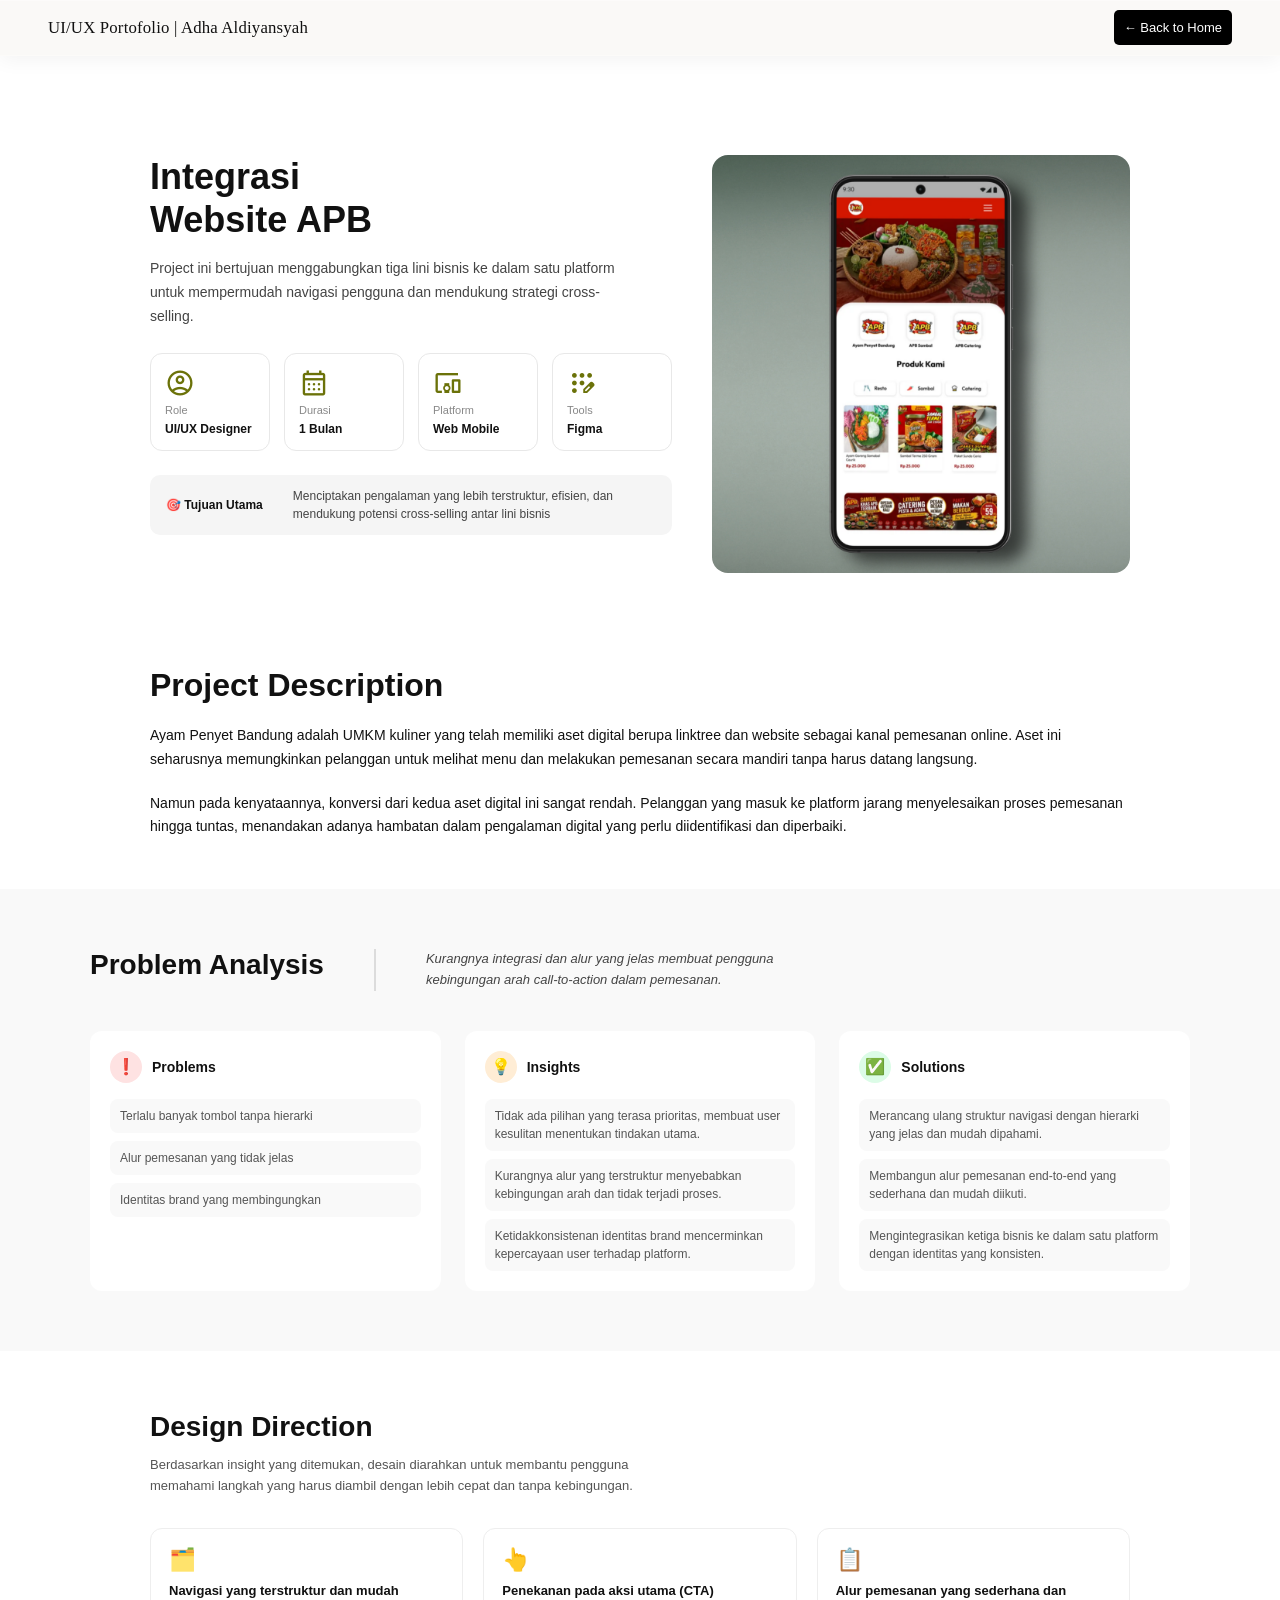
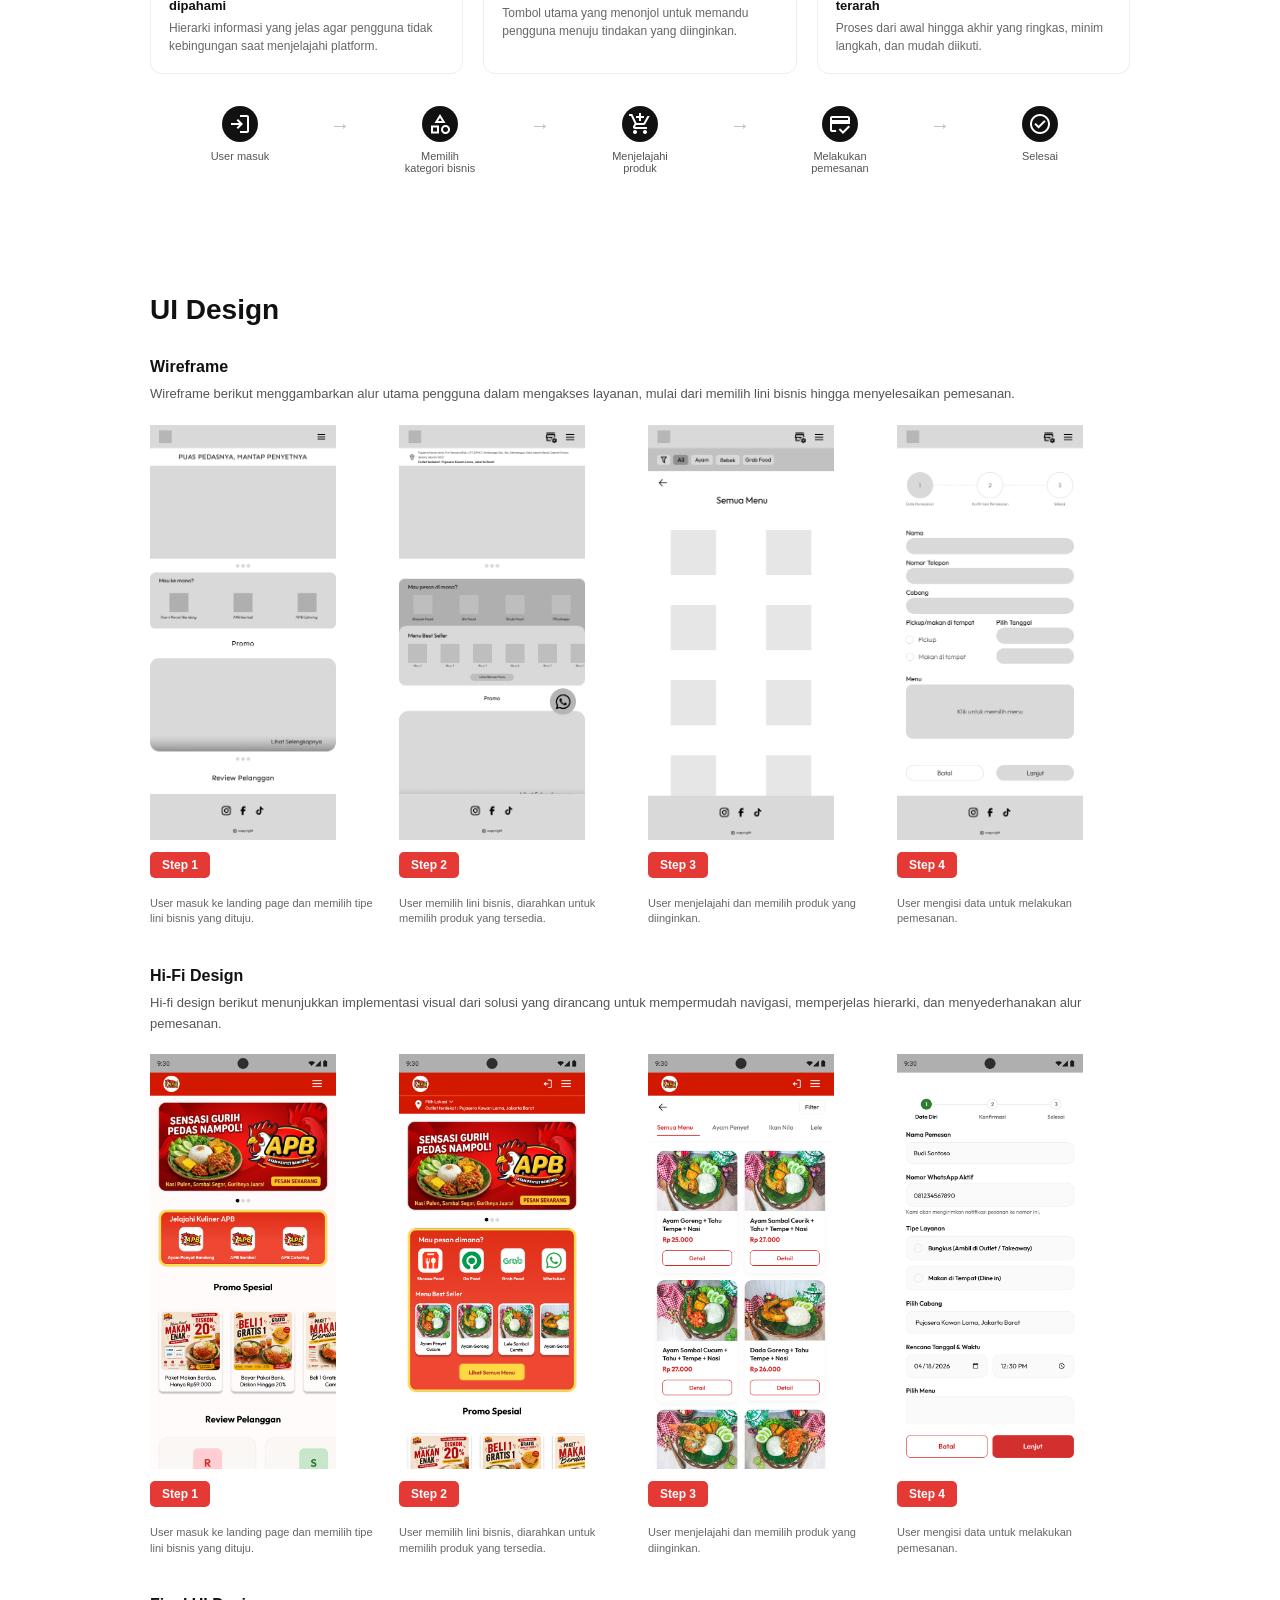
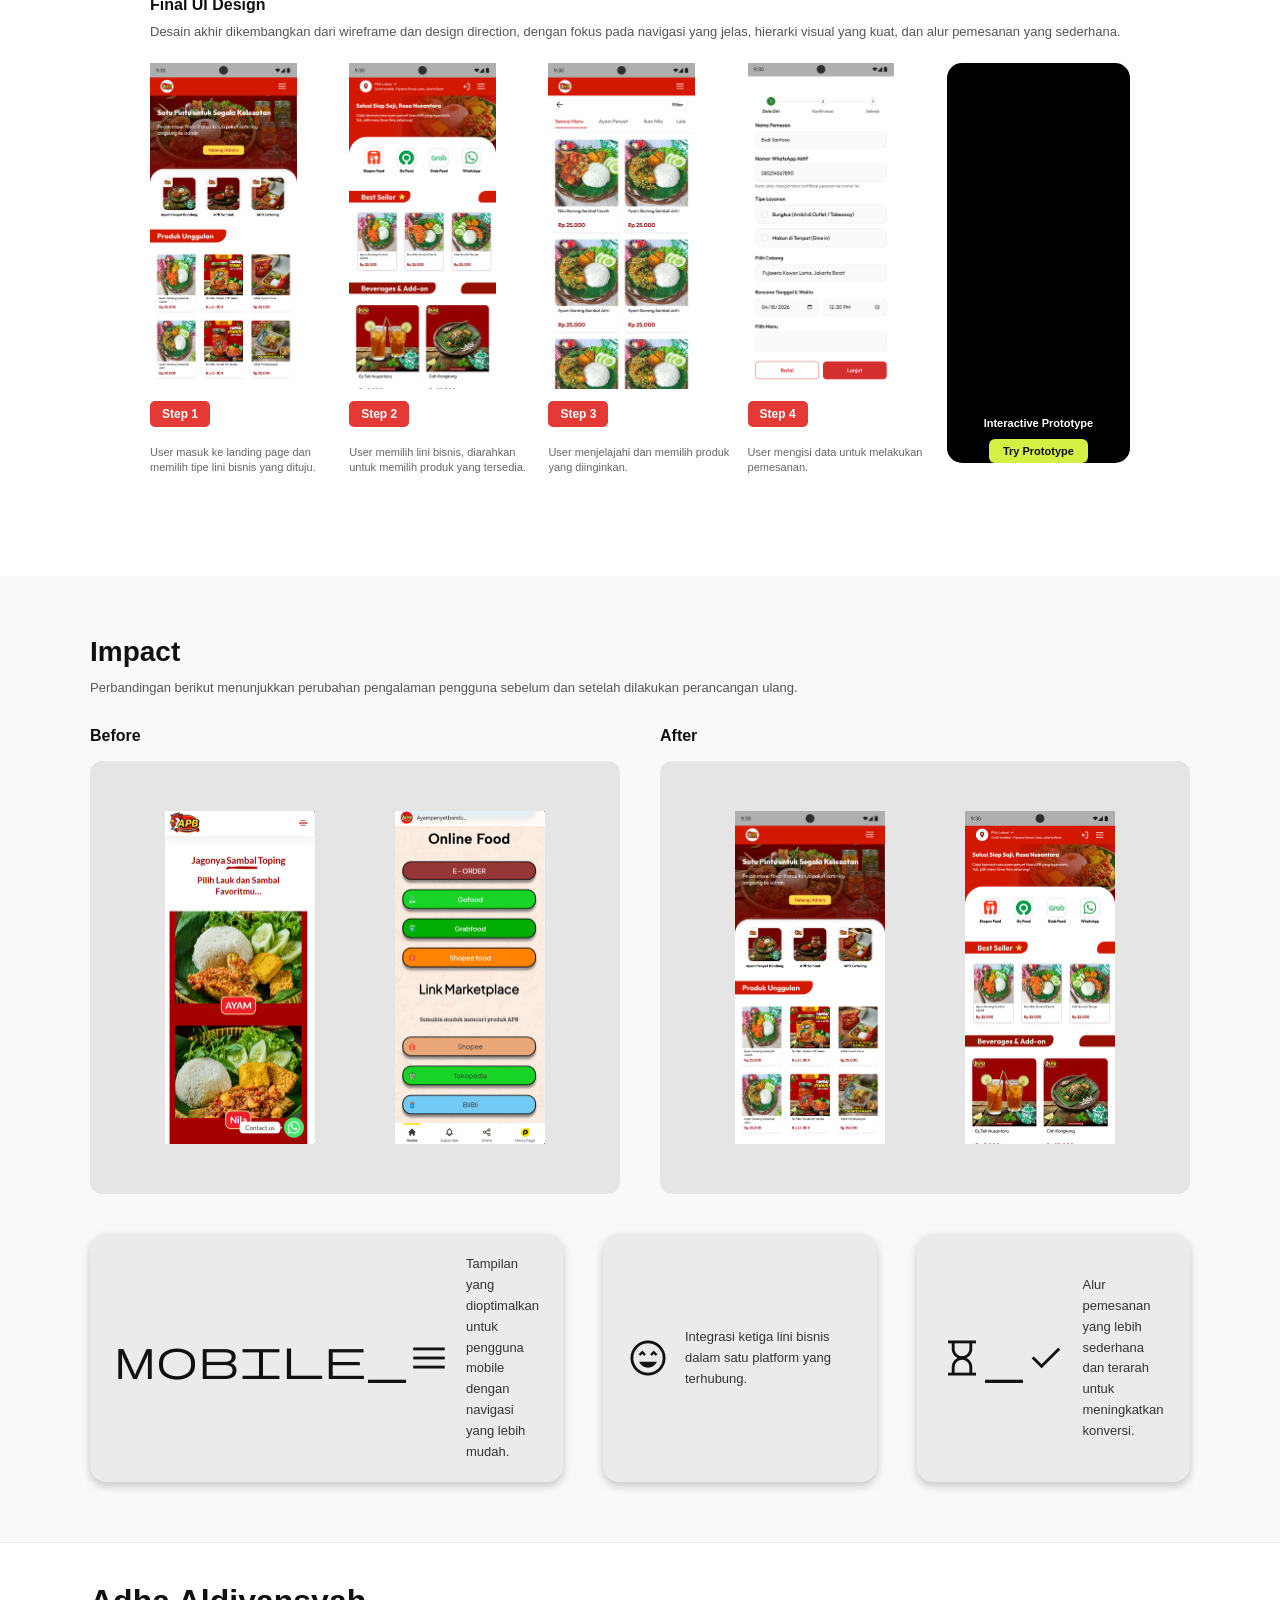
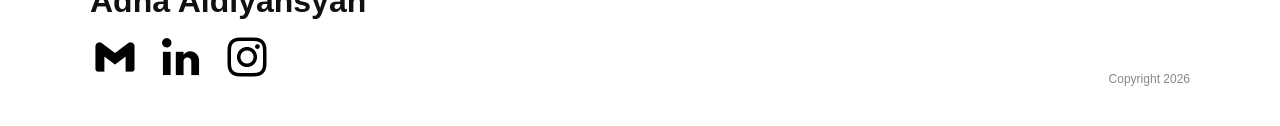
==== commit 6a62ab06: "Update project.html" ====
--- a/project.html
+++ b/project.html
@@ -230,7 +230,7 @@
       <div class="mockup-grid">
         <div class="mockup-card">
           <div class="mockup-img">
-            <img src="assets/Design/Wireframe/Halaman Utama.png" alt="" />
+            <img src="/assets/Design/Wireframe/Halaman Utama.png" alt="" />
           </div>
           <div class="mockup-label">Step 1</div>
           <div class="mockup-desc">
@@ -240,7 +240,7 @@
         <div class="mockup-card">
           <div class="mockup-img">
             <img
-              src="assets/Design/Wireframe/Halaman Ayam Penyet Bandung.png"
+              src="/assets/Design/Wireframe/Halaman Ayam Penyet Bandung.png"
               alt=""
             />
           </div>
@@ -252,7 +252,7 @@
         </div>
         <div class="mockup-card">
           <div class="mockup-img">
-            <img src="assets/Design/Wireframe/Halaman Menu.png" alt="" />
+            <img src="/assets/Design/Wireframe/Halaman Menu.png" alt="" />
           </div>
           <div class="mockup-label">Step 3</div>
           <div class="mockup-desc">
@@ -261,7 +261,7 @@
         </div>
         <div class="mockup-card">
           <div class="mockup-img">
-            <img src="assets/Design/Wireframe/Halaman Pemesanan.png" alt="" />
+            <img src="/assets/Design/Wireframe/Halaman Pemesanan.png" alt="" />
           </div>
           <div class="mockup-label">Step 4</div>
           <div class="mockup-desc">
@@ -279,7 +279,7 @@
       <div class="mockup-grid">
         <div class="mockup-card">
           <div class="mockup-img">
-            <img src="assets/Design/HI-FI/HI-FI - Halaman Utama.png" alt="" />
+            <img src="/assets/Design/HI-FI/HI-FI - Halaman Utama.png" alt="" />
           </div>
           <div class="mockup-label">Step 1</div>
           <div class="mockup-desc">
@@ -289,7 +289,7 @@
         <div class="mockup-card">
           <div class="mockup-img">
             <img
-              src="assets/Design/HI-FI/HI-FI - Halaman Ayam Penyet Bandung.png"
+              src="/assets/Design/HI-FI/HI-FI - Halaman Ayam Penyet Bandung.png"
               alt=""
             />
           </div>
@@ -301,7 +301,7 @@
         </div>
         <div class="mockup-card">
           <div class="mockup-img">
-            <img src="assets/Design/HI-FI/HI-FI - Halaman Menu.png" alt="" />
+            <img src="/assets/Design/HI-FI/HI-FI - Halaman Menu.png" alt="" />
           </div>
           <div class="mockup-label">Step 3</div>
           <div class="mockup-desc">
@@ -311,7 +311,7 @@
         <div class="mockup-card">
           <div class="mockup-img">
             <img
-              src="assets/Design/HI-FI/HI-FI - Halaman Pemesanan.png"
+              src="/assets/Design/HI-FI/HI-FI - Halaman Pemesanan.png"
               alt=""
             />
           </div>
@@ -332,7 +332,7 @@
         <div class="mockup-card">
           <div class="mockup-img">
             <img
-              src="assets/Design/Final UI/Final UI - Halaman Utama.png"
+              src="/assets/Design/Final UI/Final UI - Halaman Utama.png"
               alt=""
             />
           </div>
@@ -344,7 +344,7 @@
         <div class="mockup-card">
           <div class="mockup-img">
             <img
-              src="assets/Design/Final UI/Final UI - Halaman Ayam Penyet Bandung.png"
+              src="/assets/Design/Final UI/Final UI - Halaman Ayam Penyet Bandung.png"
               alt=""
             />
           </div>
@@ -357,7 +357,7 @@
         <div class="mockup-card">
           <div class="mockup-img">
             <img
-              src="assets/Design/Final UI/Final UI - Halaman Menu.png"
+              src="/assets/Design/Final UI/Final UI - Halaman Menu.png"
               alt=""
             />
           </div>
@@ -369,7 +369,7 @@
         <div class="mockup-card">
           <div class="mockup-img">
             <img
-              src="assets/Design/Final UI/Final UI - Halaman Pemesanan.png"
+              src="/assets/Design/Final UI/Final UI - Halaman Pemesanan.png"
               alt=""
             />
           </div>
@@ -385,27 +385,27 @@
               muted
               loop
               playsinline
-              src="assets/Design/Prototype APB.mp4"
+              src="/assets/Design/Prototype APB.mp4"
             ></video>
-            <div class="viddesc">
-              <div style="font-size: 11px; font-weight: 700; color: white">
-                Interactive Prototype
-              </div>
-              <a
-                href="https://www.figma.com/proto/MU5cpyb8DHy5WZRmmXUbeI/Design-APB---Tim-11?node-id=153-52&t=Cnn8fXvtw1LhPZr1-1"
-                target="_blank"
-                style="
-                  background: #d4f044;
-                  color: #111;
-                  padding: 6px 14px;
-                  border-radius: 6px;
-                  text-decoration: none;
-                  font-size: 11px;
-                  font-weight: 700;
-                "
-                >Try Prototype</a
-              >
-            </div>
+          </div>
+          <div class="viddesc">
+            <div style="font-size: 11px; font-weight: 700; color: white">
+              Interactive Prototype
+            </div>
+            <a
+              href="https://www.figma.com/proto/MU5cpyb8DHy5WZRmmXUbeI/Design-APB---Tim-11?node-id=153-52&t=Cnn8fXvtw1LhPZr1-1"
+              target="_blank"
+              style="
+                background: #d4f044;
+                color: #111;
+                padding: 6px 14px;
+                border-radius: 6px;
+                text-decoration: none;
+                font-size: 11px;
+                font-weight: 700;
+              "
+              >Try Prototype</a
+            >
           </div>
         </div>
       </div>
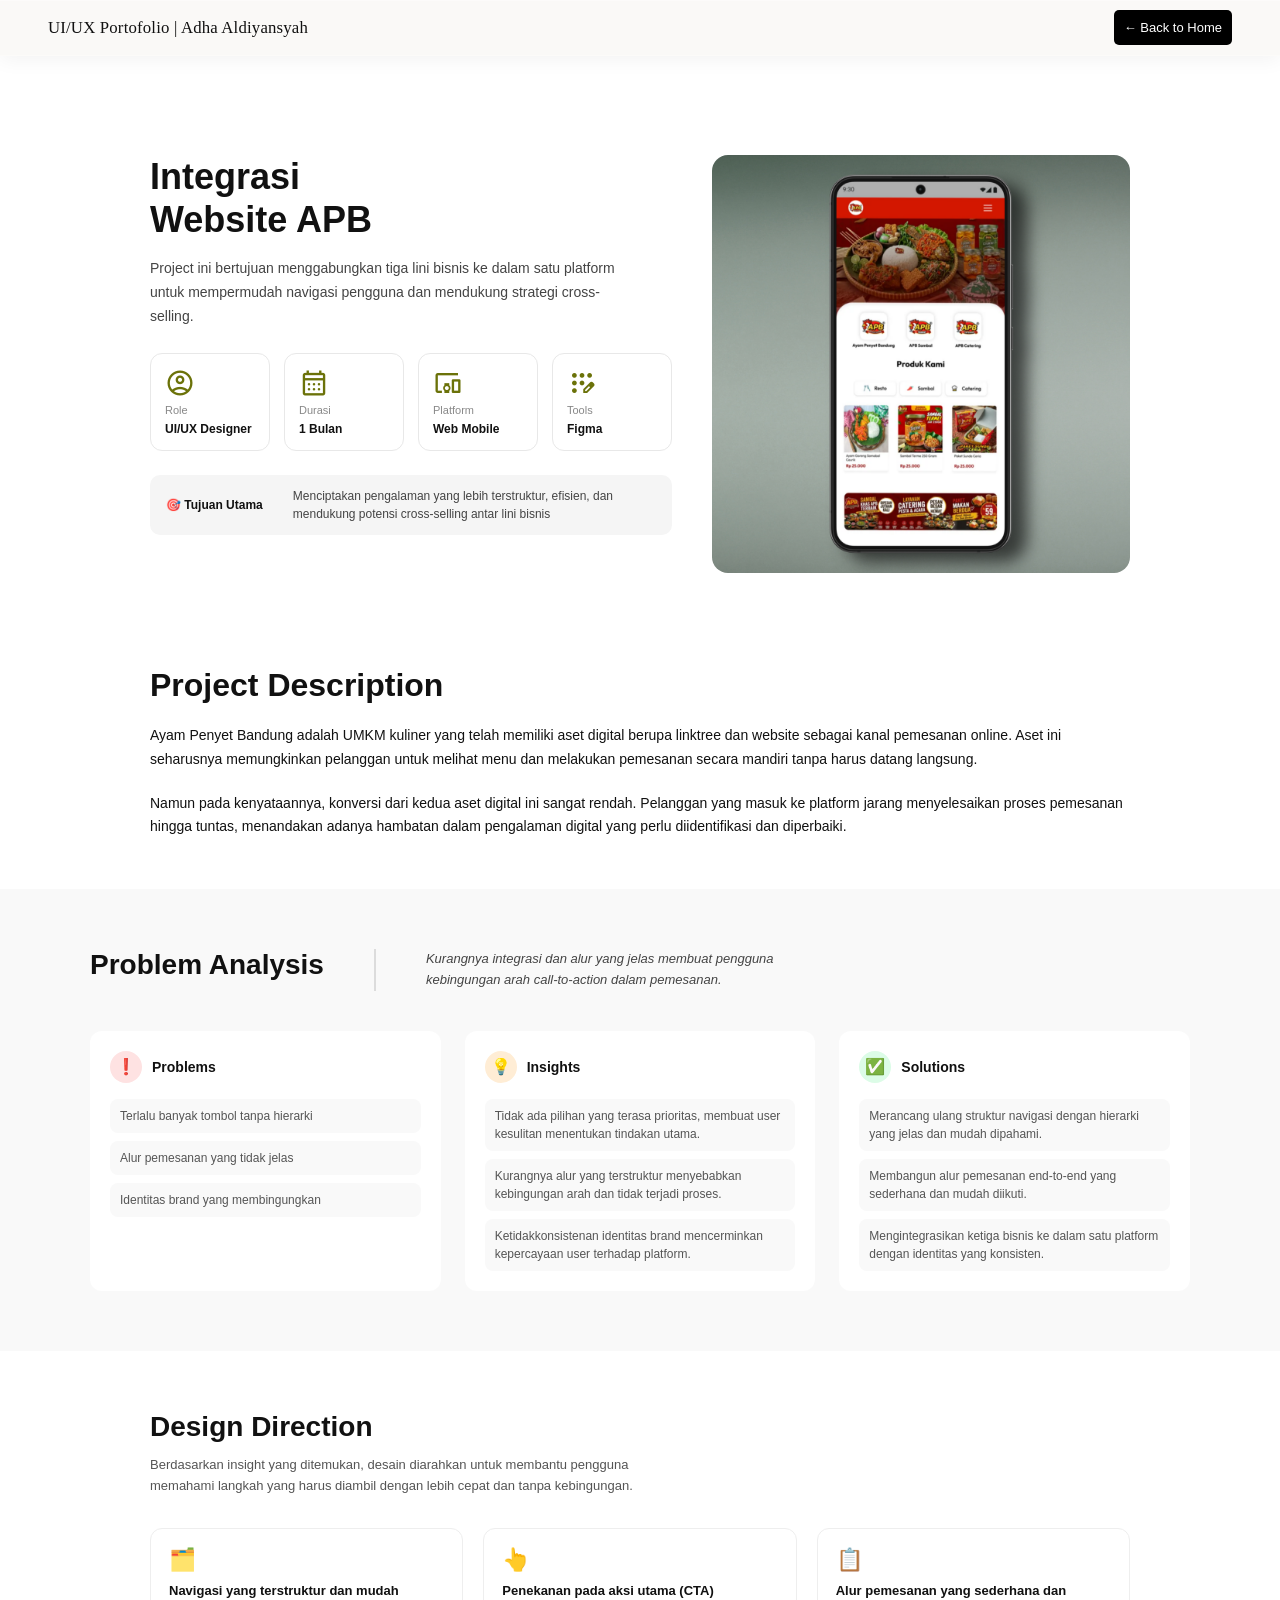
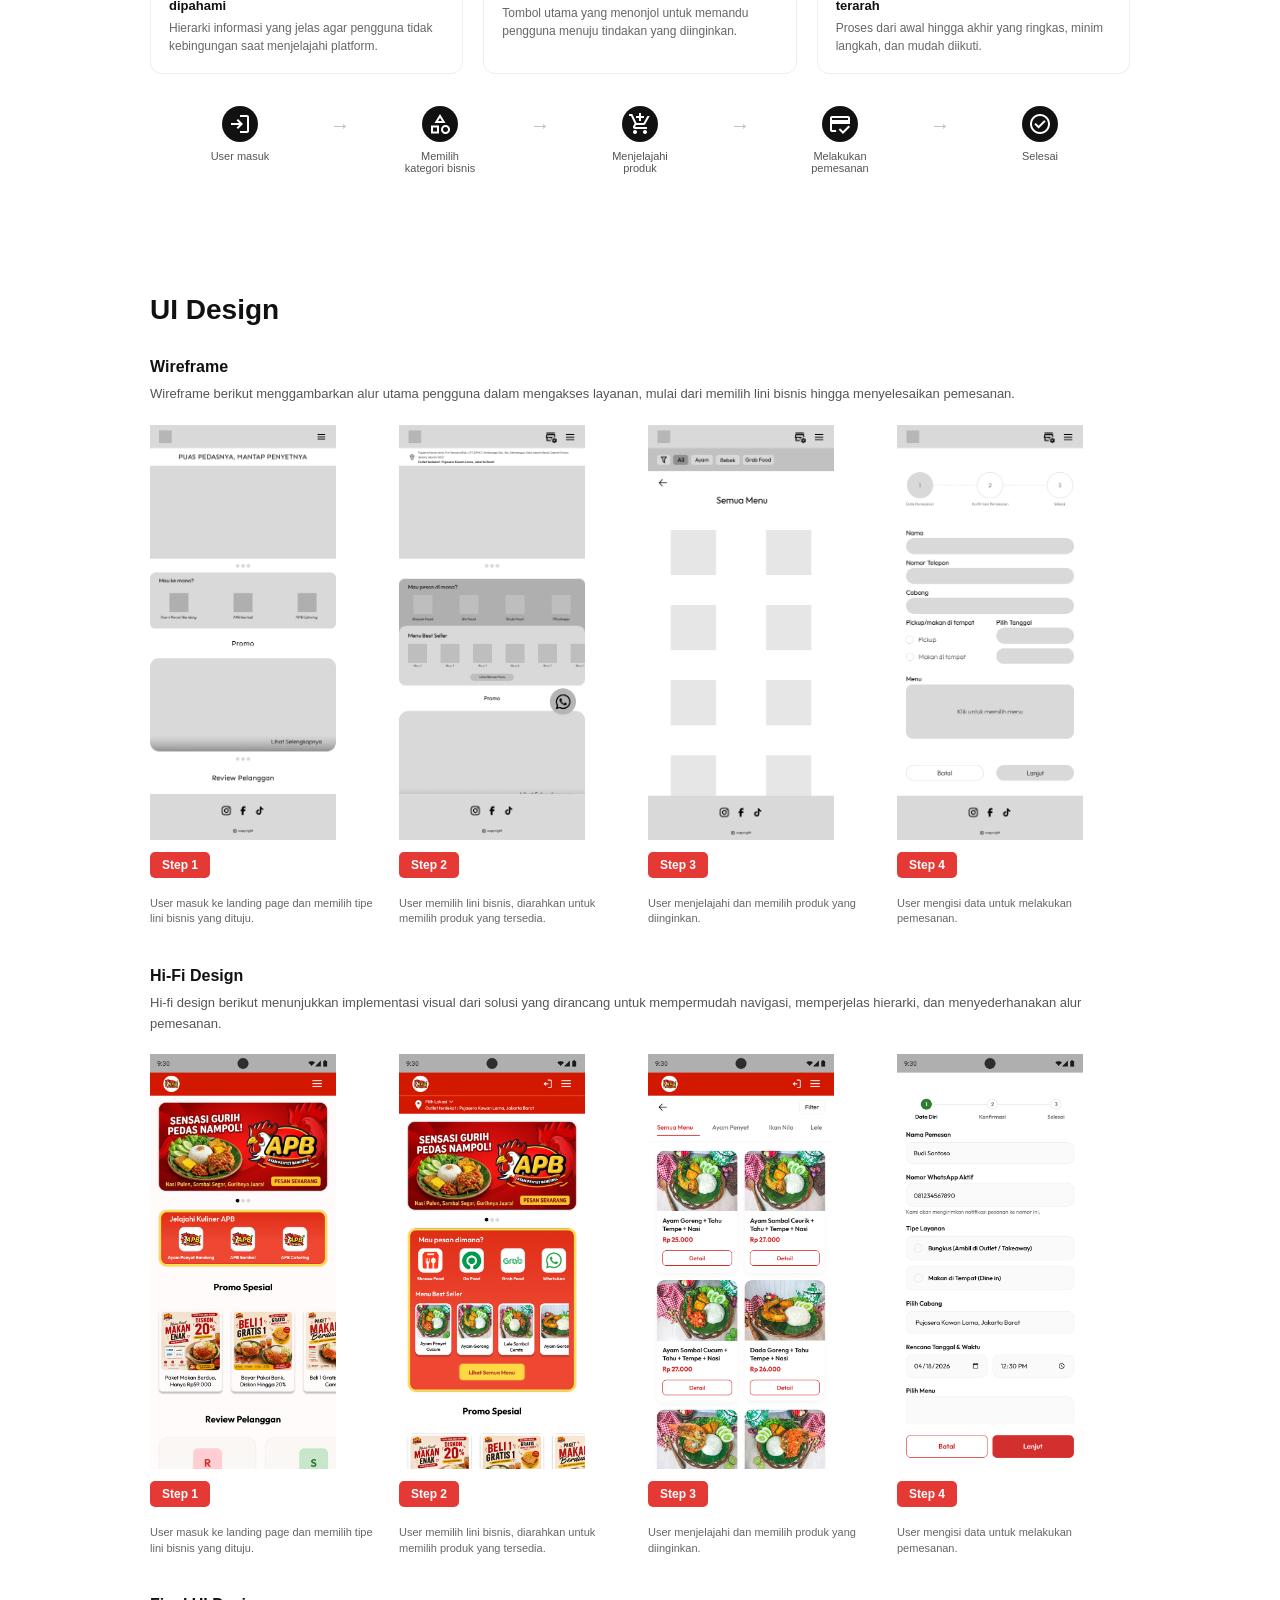
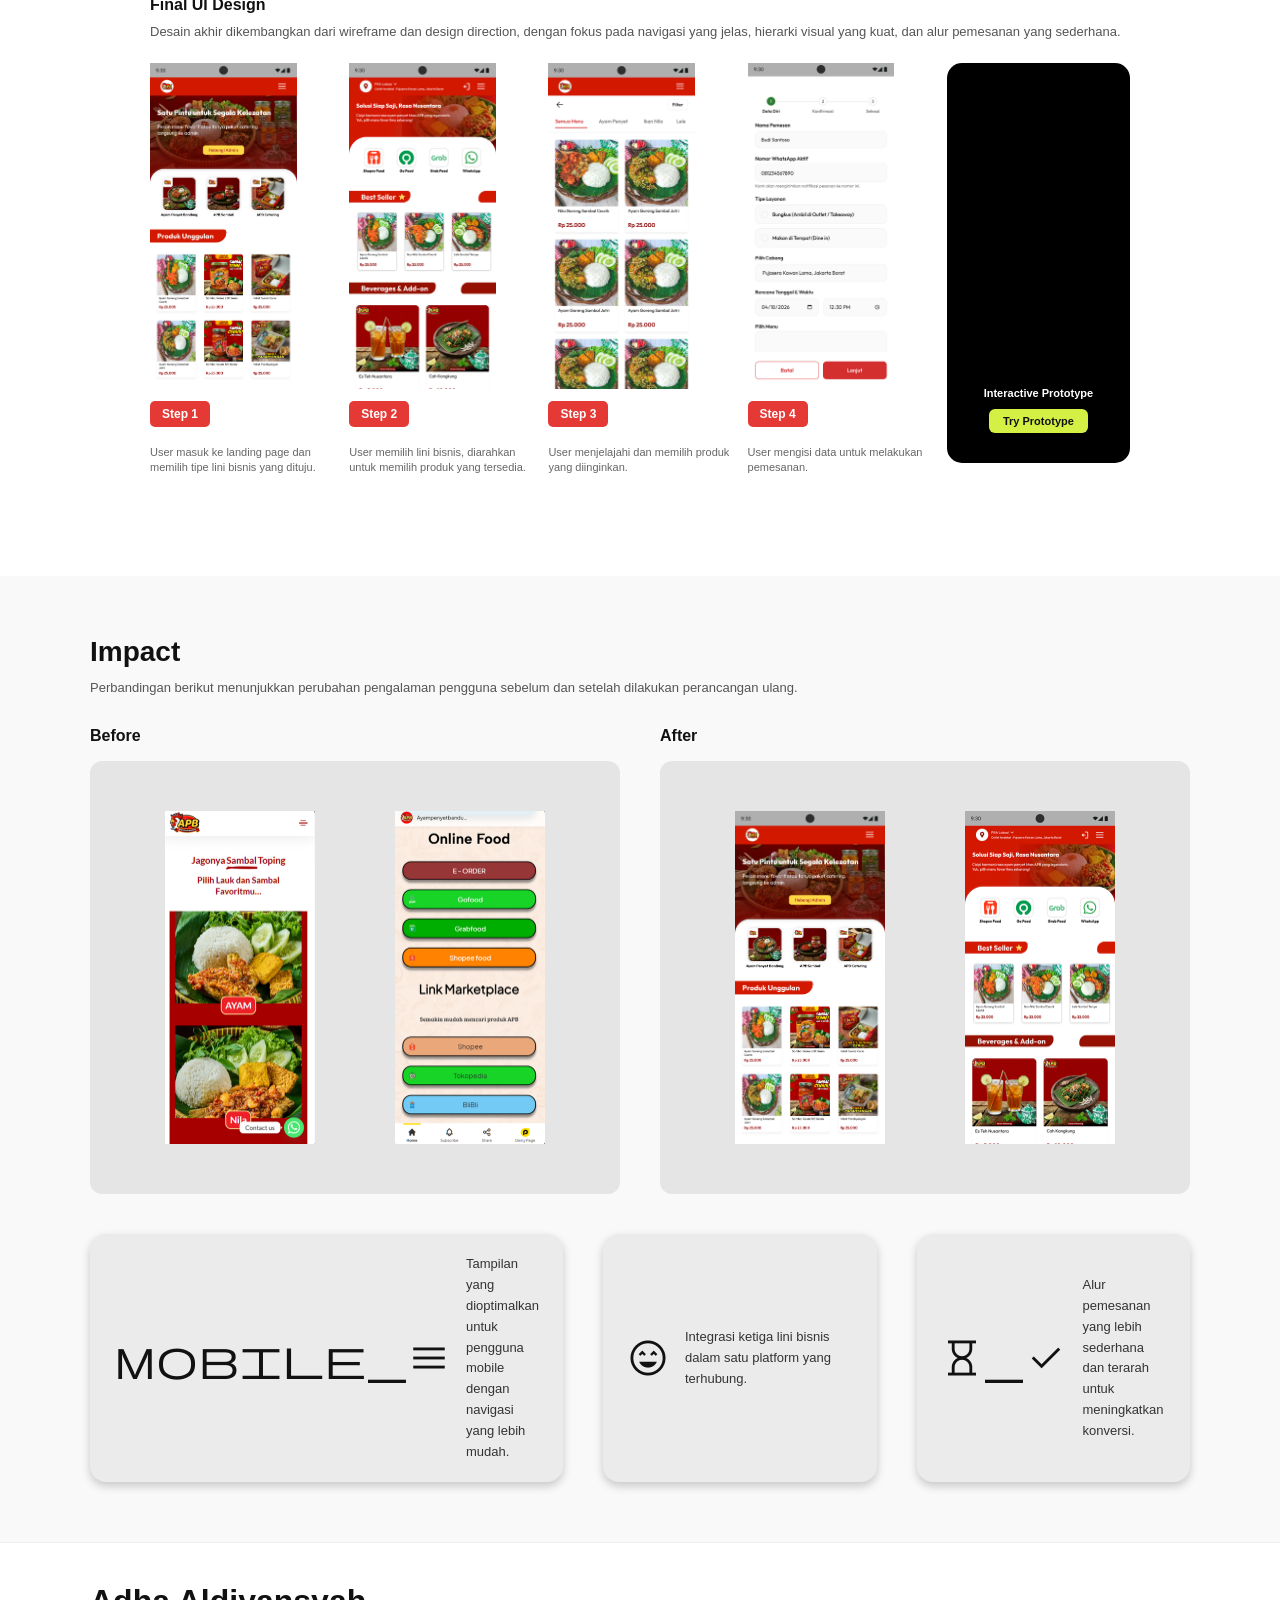
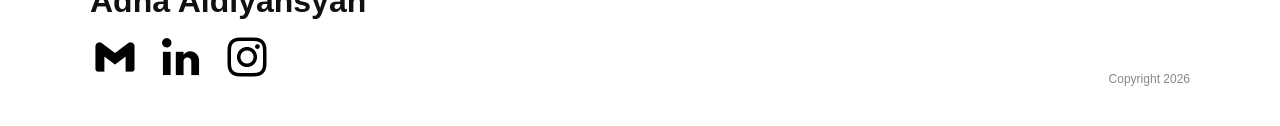
==== commit 8d097fcd: "Update project.html" ====
--- a/project.html
+++ b/project.html
@@ -230,7 +230,7 @@
       <div class="mockup-grid">
         <div class="mockup-card">
           <div class="mockup-img">
-            <img src="/assets/Design/Wireframe/Halaman Utama.png" alt="" />
+            <img src="assets/Design/Wireframe/Halaman Utama.png" alt="" />
           </div>
           <div class="mockup-label">Step 1</div>
           <div class="mockup-desc">
@@ -240,7 +240,7 @@
         <div class="mockup-card">
           <div class="mockup-img">
             <img
-              src="/assets/Design/Wireframe/Halaman Ayam Penyet Bandung.png"
+              src="assets/Design/Wireframe/Halaman Ayam Penyet Bandung.png"
               alt=""
             />
           </div>
@@ -252,7 +252,7 @@
         </div>
         <div class="mockup-card">
           <div class="mockup-img">
-            <img src="/assets/Design/Wireframe/Halaman Menu.png" alt="" />
+            <img src="assets/Design/Wireframe/Halaman Menu.png" alt="" />
           </div>
           <div class="mockup-label">Step 3</div>
           <div class="mockup-desc">
@@ -261,7 +261,7 @@
         </div>
         <div class="mockup-card">
           <div class="mockup-img">
-            <img src="/assets/Design/Wireframe/Halaman Pemesanan.png" alt="" />
+            <img src="assets/Design/Wireframe/Halaman Pemesanan.png" alt="" />
           </div>
           <div class="mockup-label">Step 4</div>
           <div class="mockup-desc">
@@ -279,7 +279,7 @@
       <div class="mockup-grid">
         <div class="mockup-card">
           <div class="mockup-img">
-            <img src="/assets/Design/HI-FI/HI-FI - Halaman Utama.png" alt="" />
+            <img src="assets/Design/HI-FI/HI-FI - Halaman Utama.png" alt="" />
           </div>
           <div class="mockup-label">Step 1</div>
           <div class="mockup-desc">
@@ -289,7 +289,7 @@
         <div class="mockup-card">
           <div class="mockup-img">
             <img
-              src="/assets/Design/HI-FI/HI-FI - Halaman Ayam Penyet Bandung.png"
+              src="assets/Design/HI-FI/HI-FI - Halaman Ayam Penyet Bandung.png"
               alt=""
             />
           </div>
@@ -301,7 +301,7 @@
         </div>
         <div class="mockup-card">
           <div class="mockup-img">
-            <img src="/assets/Design/HI-FI/HI-FI - Halaman Menu.png" alt="" />
+            <img src="assets/Design/HI-FI/HI-FI - Halaman Menu.png" alt="" />
           </div>
           <div class="mockup-label">Step 3</div>
           <div class="mockup-desc">
@@ -311,7 +311,7 @@
         <div class="mockup-card">
           <div class="mockup-img">
             <img
-              src="/assets/Design/HI-FI/HI-FI - Halaman Pemesanan.png"
+              src="assets/Design/HI-FI/HI-FI - Halaman Pemesanan.png"
               alt=""
             />
           </div>
@@ -332,7 +332,7 @@
         <div class="mockup-card">
           <div class="mockup-img">
             <img
-              src="/assets/Design/Final UI/Final UI - Halaman Utama.png"
+              src="assets/Design/Final UI/Final UI - Halaman Utama.png"
               alt=""
             />
           </div>
@@ -344,7 +344,7 @@
         <div class="mockup-card">
           <div class="mockup-img">
             <img
-              src="/assets/Design/Final UI/Final UI - Halaman Ayam Penyet Bandung.png"
+              src="assets/Design/Final UI/Final UI - Halaman Ayam Penyet Bandung.png"
               alt=""
             />
           </div>
@@ -357,7 +357,7 @@
         <div class="mockup-card">
           <div class="mockup-img">
             <img
-              src="/assets/Design/Final UI/Final UI - Halaman Menu.png"
+              src="assets/Design/Final UI/Final UI - Halaman Menu.png"
               alt=""
             />
           </div>
@@ -369,7 +369,7 @@
         <div class="mockup-card">
           <div class="mockup-img">
             <img
-              src="/assets/Design/Final UI/Final UI - Halaman Pemesanan.png"
+              src="assets/Design/Final UI/Final UI - Halaman Pemesanan.png"
               alt=""
             />
           </div>
@@ -385,7 +385,7 @@
               muted
               loop
               playsinline
-              src="/assets/Design/Prototype APB.mp4"
+              src="assets/Design/Prototype APB.mp4"
             ></video>
           </div>
           <div class="viddesc">
--- a/project-style.css
+++ b/project-style.css
@@ -453,6 +453,7 @@
 }
 .viddesc {
   padding-top: 10px;
+  padding-bottom: 30px;
   display: flex;
   flex-direction: column;
   align-items: center;
@@ -742,6 +743,7 @@
     border-radius: 18px;
     padding: 14px;
     border: 1px solid #efefef;
+    max-width: 100px;
   }
   .mockup-img {
     width: 100%;
@@ -779,7 +781,14 @@
     display: block;
     border-radius: 12px;
   }
-
+  .viddesc a {
+    max-width: 150%;
+    width: 150%;
+    text-align: center;
+    padding: 10px 20px;
+    font-size: 30px;
+    height: auto;
+  } 
   .ba-img {
     gap: 20px;
 
